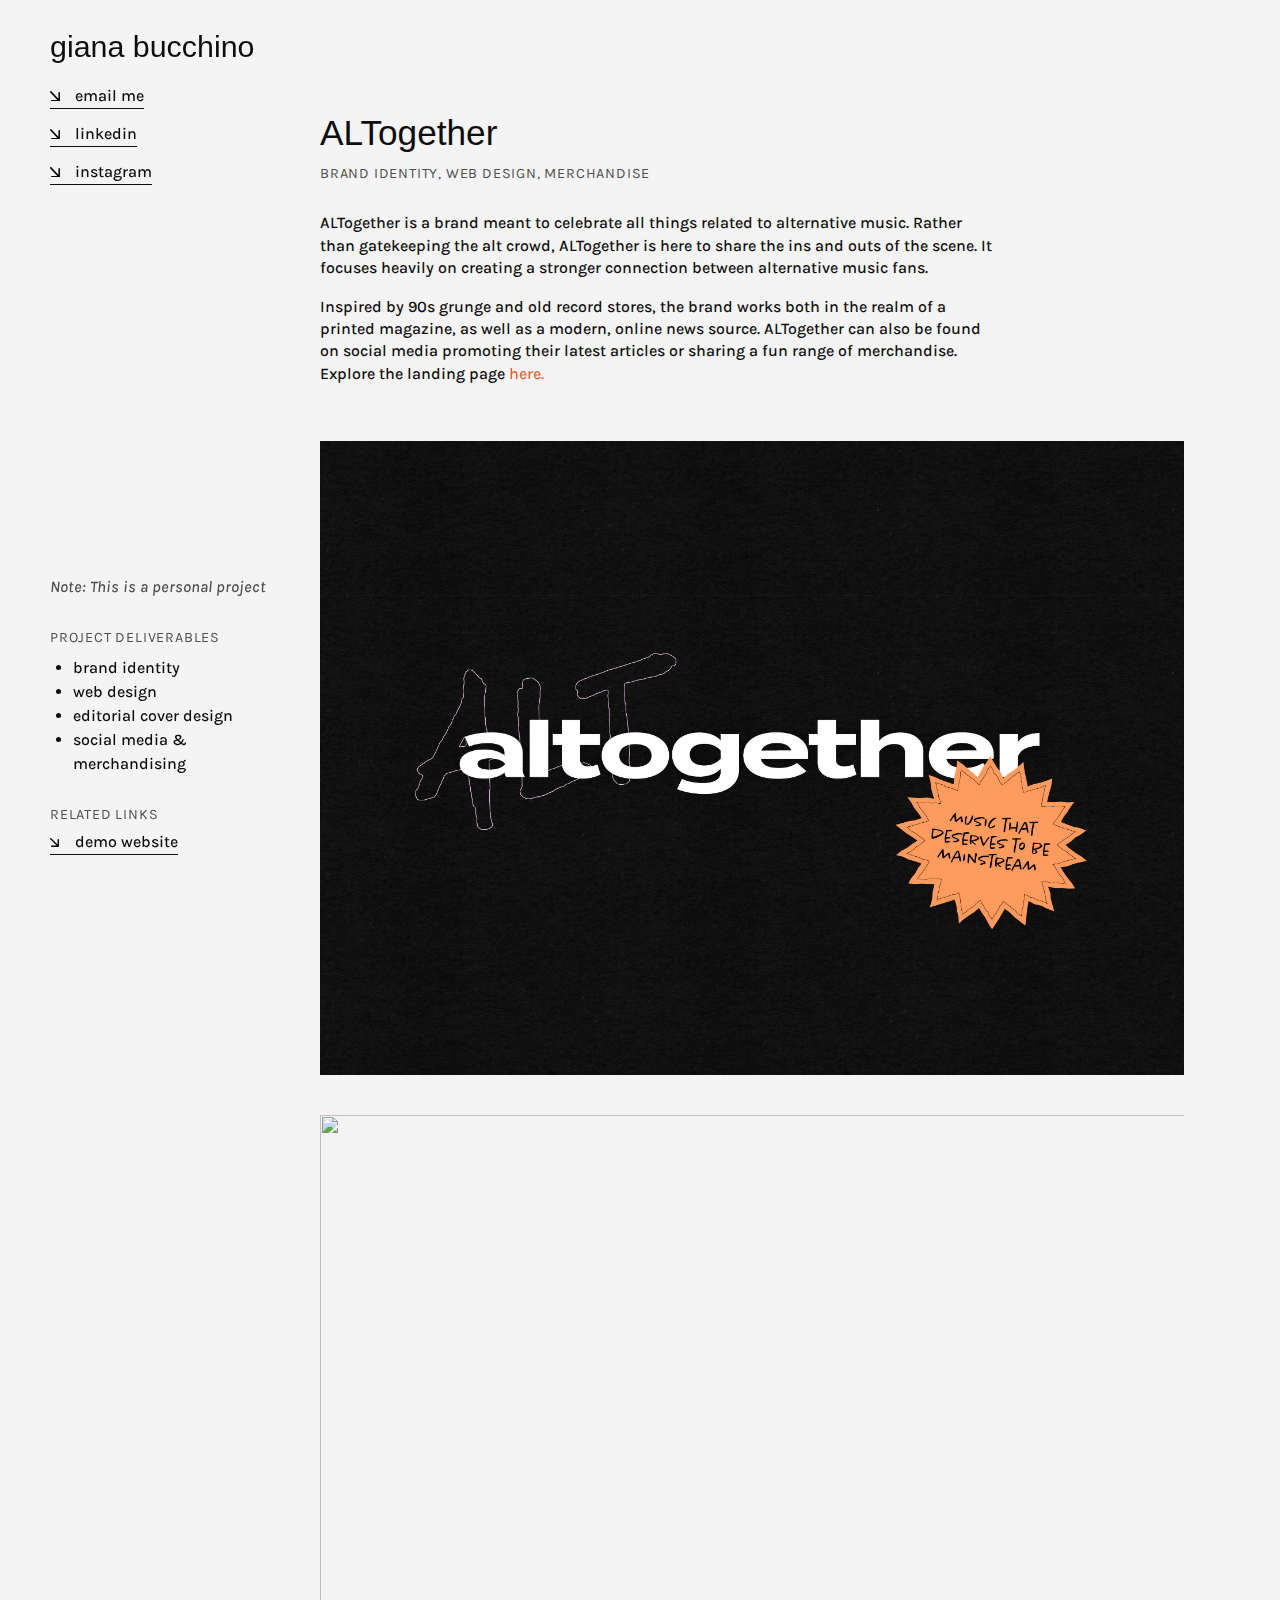
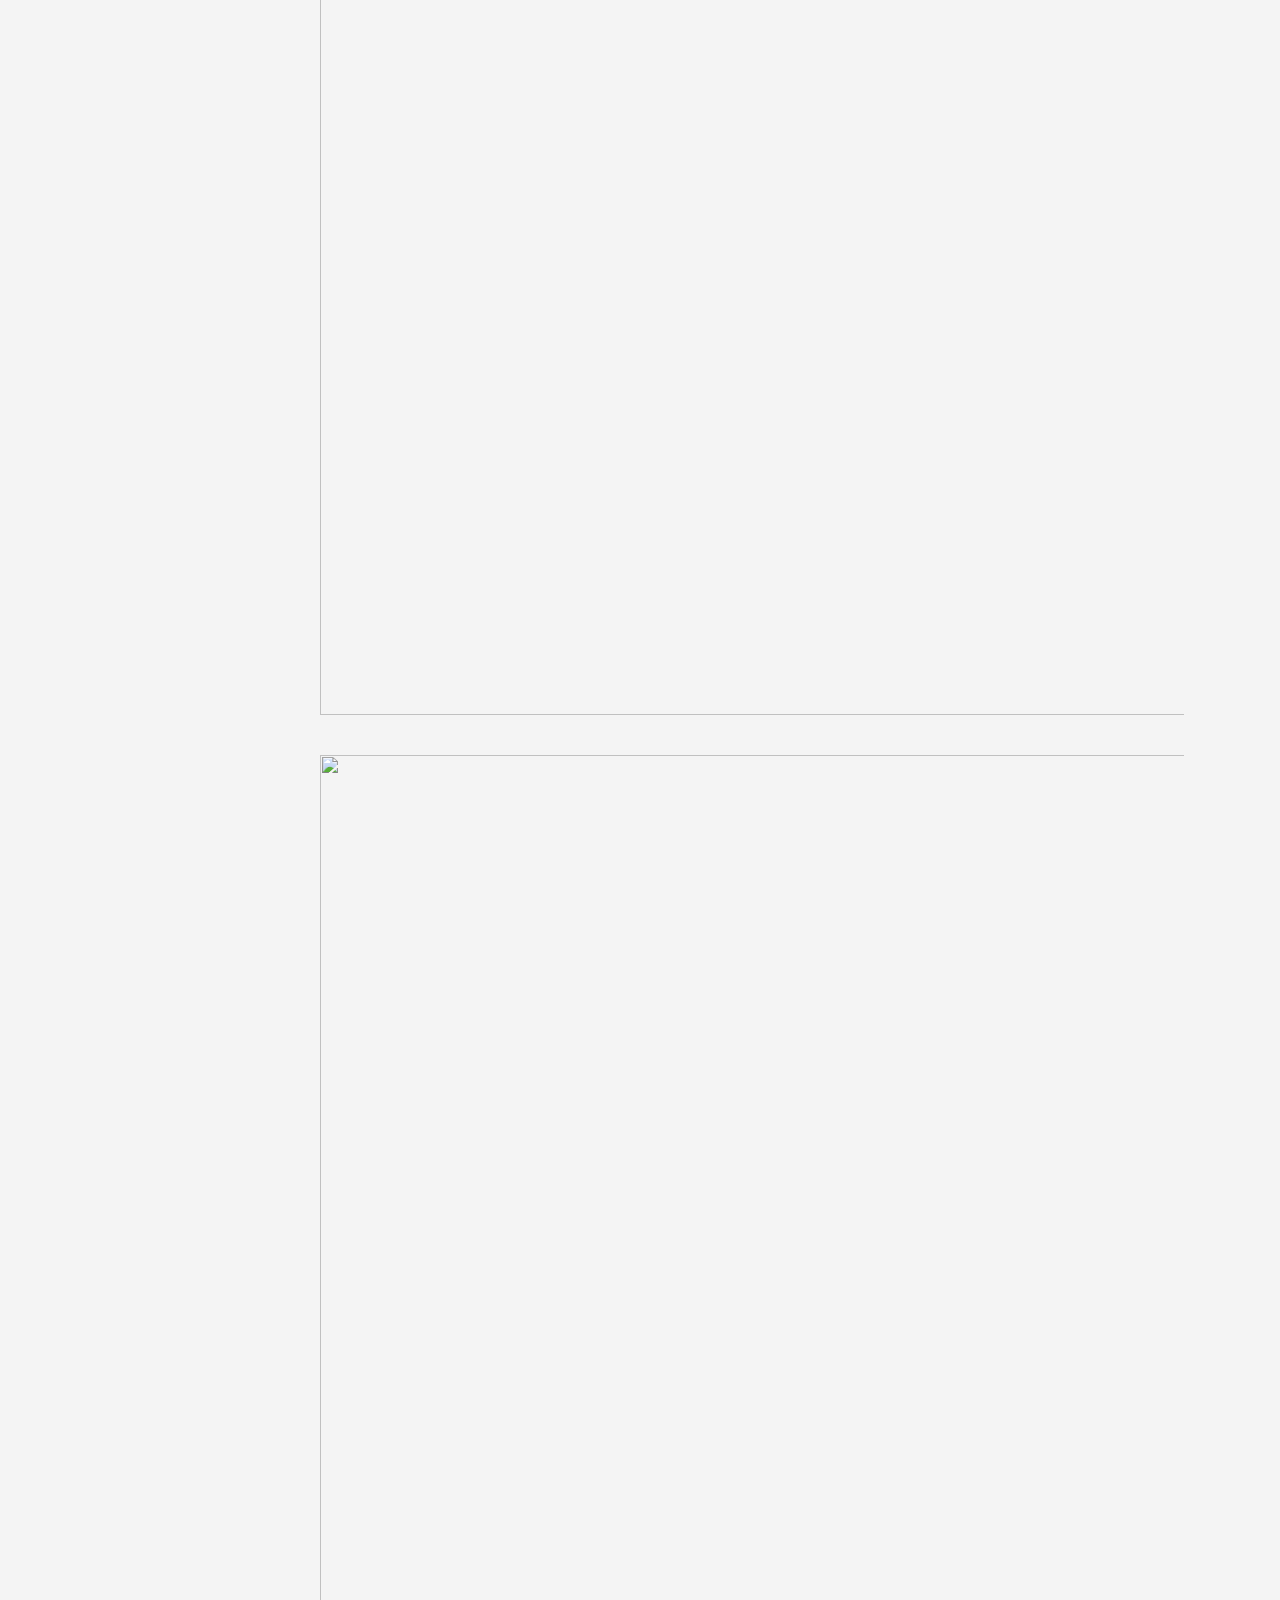
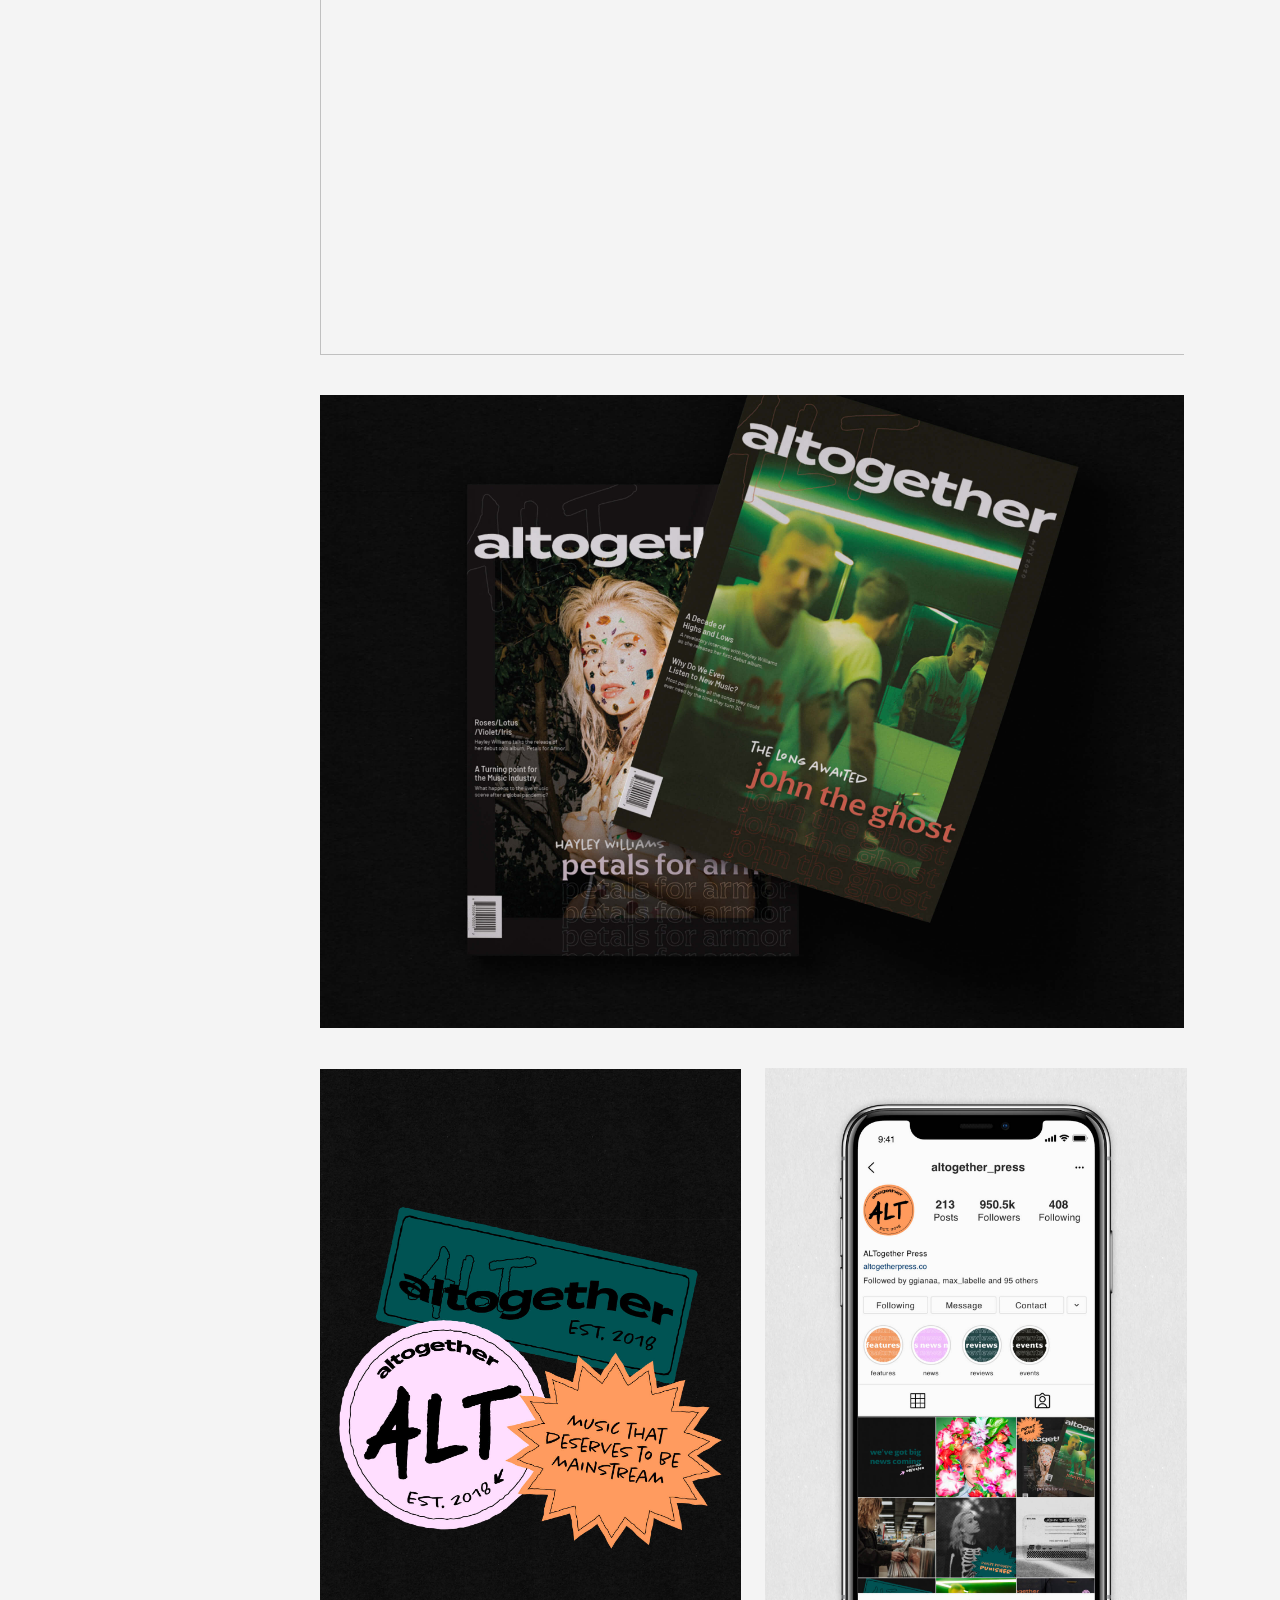
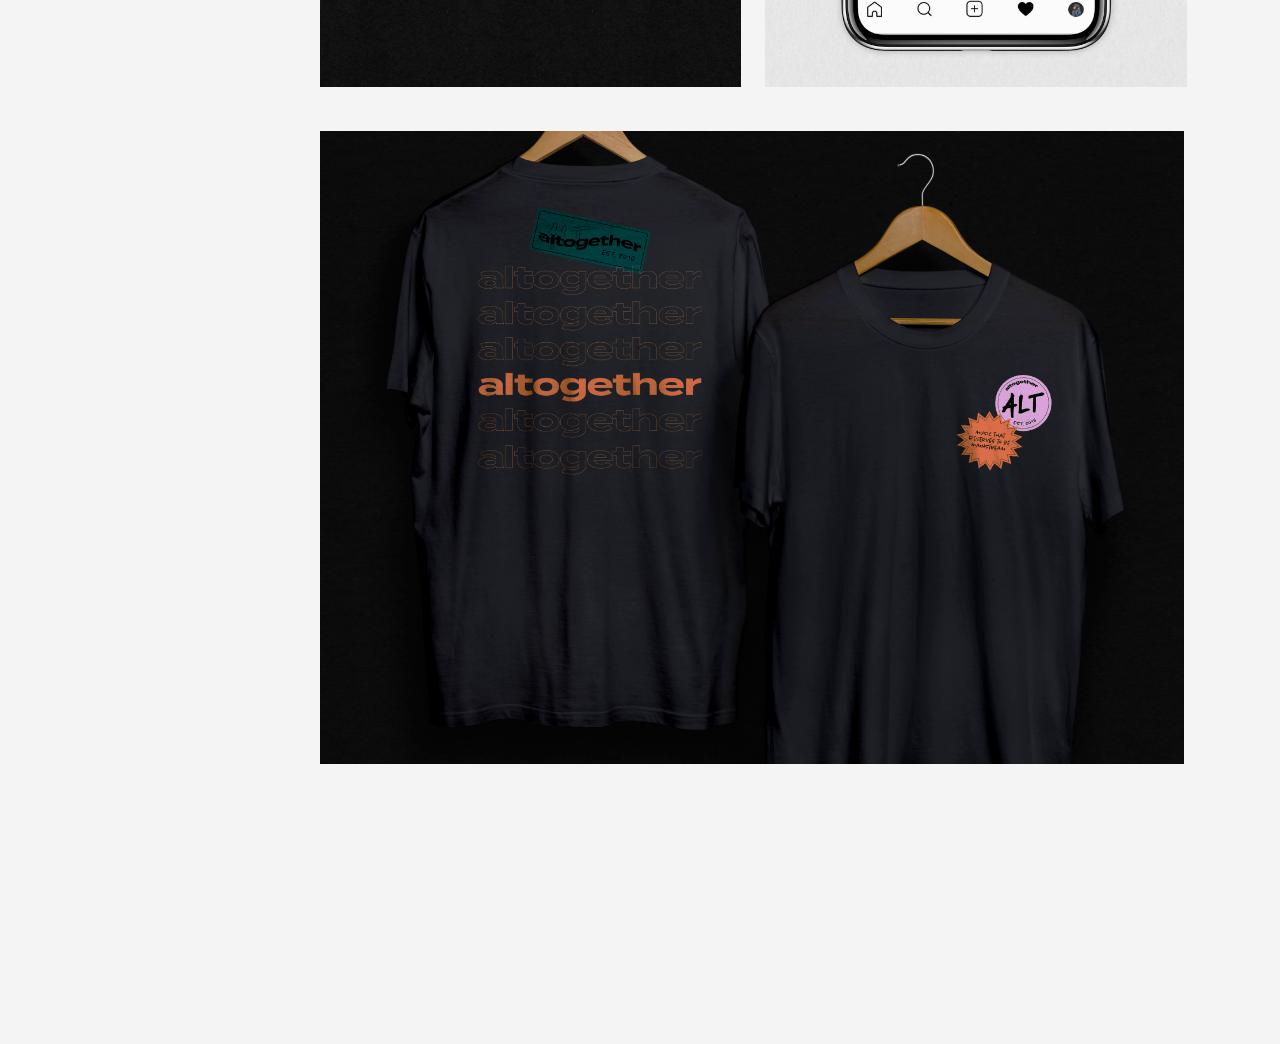
==== projects/altogether/altogether.html @ f371eb36 "Viewport Update" ====
<html>
    <head>
<!-- meta data-->
        <meta name="viewport" content="width=device-width, initial-scale=1">
        <meta name="description" content="View Giana's ALTogether Portfolio Project - ALTogether is a brand meant to celebrate all things related to alternative music...">
        <meta name="author" content="Giana Bucchino">
        <title>ALTogether | Giana Bucchino</title>
        <link rel="icon" type="image/png" href="../../images/home/favicon.png">
        <link rel="apple-touch-icon" href="../../images/home/favicon.png">
        
<!--   links   -->
        <link rel="stylesheet" href="https://use.typekit.net/bwo5vbe.css">
        <link href="https://fonts.googleapis.com/css?family=Karla&display=swap" rel="stylesheet">
        <link rel="stylesheet" href="../../css/styles.css">
        <link rel="stylesheet" href="../../css/projects.css">
        <script src="../../js/main.js"></script>
        <script src="https://ajax.googleapis.com/ajax/libs/jquery/3.5.1/jquery.min.js"></script>
        <script src="../../js/main.js"></script>
        <script src="../../js/menu.js"></script>
        
<!-- pintertest -->
        <meta name="pinterest" content="nopin" description="Sorry, you can't save from my website!">
        
<!-- facebook -->
        <meta property="og:title" content="ALTogether | Giana Bucchino">
        <meta property="og:description" content="Giana Bucchino is a designer based in Boston, Massachusetts with a focus on UX & UI design...">
        <meta property="og:url" content="http://http://gbucchino.com/index.html">
        
<!-- twitter -->
        <meta name="twitter:title" content="ALTogether | Giana Bucchino">
        <meta name="twitter:description" content="Giana Bucchino is a designer based in Boston, Massachusetts with a focus on UX & UI design...">
    </head>
    
    
    <body>
        <div class="main-content">
        <a href="#" class="menu-toggle"><img class="toggle" src="../../images/home/menu.svg"></a>
        <section class="sidebar">
        <nav>
            <div class="name">
            <a href="../../index.html" class="home"><h1>giana bucchino</h1></a>
            </div>
            </nav>
            <section class="hamburger">
            <a href="#" class="menu-toggle"><img class="toggle" id="close" src="../../images/home/x.svg"></a>
            <div class="contact-links">
                <div class="email-value"><input type="text" value="glbucchino@gmail.com" id="myInput"></div>
                <a class="arrow-link" onclick="copyEmail()">email me</a>
                <a class="arrow-link" href="https://www.linkedin.com/in/glbucchino/" target="_blank">linkedin</a>
                <a class="arrow-link" href="https://www.instagram.com/ggianaa" target="_blank">instagram</a>
                </div>
            <div class="fullcredit">
            <div class="credits">
                <p><span class="credit-title">Note: This is a personal project</span></p>
                <h3>PROJECT DELIVERABLES</h3>
                <ul>
                    <li>brand identity</li>
                    <li>web design</li>
                    <li>editorial cover design</li>
                    <li>social media &amp; merchandising</li>
                </ul>
                
            <h3>RELATED LINKS</h3>
            <a class="arrow-link" href="http://altogether.superhi.com" target="_blank">demo website</a>
            </div>
            </div>
            </section>
        </section>
        

        <section class="case-study">
            <h2>ALTogether</h2>
            <h3>BRAND IDENTITY, WEB DESIGN, MERCHANDISE</h3>
            <p>ALTogether is a brand meant to celebrate all things related to alternative music. Rather than gatekeeping the alt crowd, ALTogether is here to share the ins and outs of the scene. It focuses heavily on creating a stronger connection between alternative music fans.</p>
            <p>Inspired by 90s grunge and old record stores, the brand works both in the realm of a printed magazine, as well as a modern, online news source. ALTogether can also be found on social media promoting their latest articles or sharing a fun range of merchandise. Explore the landing page <a class="inline-link" href="http://altogether.superhi.com" target="_blank">here.</a></p>
            <img src="../../images/altogether/ALTogether_Brand.jpg" class="full-width">
            <img src="../../images/altogether/ALTogether_Homepage.gif" class="full-width GIF">
            <img src="../../images/altogether/ALTogether_ArticlePage.gif" class="full-width GIF">
            <img src="../../images/altogether/ALTogether_Magazine.jpg" class="full-width">
            <img src="../../images/altogether/ALTogether_Stickers_2.jpg" class="half-width">
            <img src="../../images/altogether/ALTogether_SocialMock.jpg" class="half-width">
            <img src="../../images/altogether/ALTogether_Tshirt.jpg" class="full-width">
        </section>
        </div>
        
        <footer class="next-project">
            <div><h3>NEXT UP</h3>
            <a href="../bostoncalling/bostoncalling-2019.html"><h2 class="next-link">boston calling</h2></a>
            </div>
        </footer>
    </body>
</html>
---- css/styles.css ----
/* full site */

body {
    font-family: 'Karla', sans-serif;
    font-weight: 500;
    font-style: normal;
    background-color: #F4F4F4;
    color: #0F0E0E;
    margin: 0;
    -webkit-font-smoothing: antialiased;
}

.main-content {
/*    min-height: 150vh;*/
    z-index: 1;
    background-color: #F4F4F4;
    width: 100%;
}

.container {
    max-width: 1300px;
    margin: 0 auto;
}



/* header and contact links */

header nav {
    position: relative;
    float: right;
    padding-top: 2em;
}

a {
    position: relative;
    text-decoration: none;
    color: #0F0E0E;
    border-bottom: 1px solid #0F0E0E;
    transition: color 0.2s;
}

a.arrow-link {
    width: max-content;
    display: block;
    padding-bottom: 3px;
    margin-right: 35px;
    margin-bottom: 15px;
}

a.inline-link {
    display: inline-block;
    margin-bottom: 0;
    border-bottom: none;
    color: #EA612E;
}

a.inline-link:hover {
    border-bottom: none;
    text-decoration: underline;
}

a.arrow-link::before {
    display: inline-block;
    content: " ";
    background-image:url(../images/home/arrow.svg);
    background-size: contain;
    background-repeat: no-repeat;
    height: 9.5px;
    width: 9.5px;
    padding-right: 15px;
}

a.arrow-link:hover::before {
    background-image:url(../images/home/arrow_blue.svg);
}

a:hover {
    color:#EA612E;
    border-bottom: 1px solid #EA612E;
}

.project-div:hover {
    color: #0F0E0E;
}

input {
    color: transparent;
    background-color: transparent;
    border: none;
    -webkit-touch-callout: none;
    -webkit-user-select: none;
    -moz-user-select: none;
    -ms-user-select: none;
    user-select: none;
    pointer-events: none;
    font-size: 1px;
}

input:focus {
  outline: none;
}

input::selection {
    background: #F4F4F4;
}

/* introduction section */


h1 {
    font-family: campaign, sans-serif;
    font-size: 4.5rem;
    text-align: center;
}


h1 .outline {
    color: #000;
    -webkit-text-fill-color: #F4F4F4;
    -webkit-text-stroke: 0.5px #000;
    paint-order: fill stroke;
}

@keyframes fade {
    0% {
        opacity: 0;
        transform: translate(0, 30px);
    }
    100% {
        opacity: 1;
        transform: translate(0, 0);
    }
}

h1, 
nav a, 
div.scroll-CTA {
    animation: fade 1s ease both;
}

h1 {
    animation-delay: 0.5s;
}

nav a {
    animation-delay: 0.8s;
}

div.scroll-CTA {
    animation-delay: 1.5s;
}

.intro {
    padding-top: 30vh;
    padding: 30vh 20px 0 20px;
}

.hero {
    height: 100%;
}


/* Scroll Down CTA & Mouse Animation */

.scroll-CTA {
    opacity: 0.8;
    position: absolute;
    bottom: 3em;
    left: 0;
    right: 0;
    margin: auto;
}


.hero p {
    font-size: 14px;
    color:#505050;
    text-align: center;
}

.scroll {
    width :10px;
    height: 10px;
    margin: auto;
    padding-left: 5px;
    animation-name: bounce;
    animation-duration: 2s;
    animation-iteration-count: infinite;
    animation-delay: 3s;
}

.scroller {
    border: solid #505050;
    border-width: 0 2px 2px 0;
    display: inline-block;
    padding: 4px;
}

.scroller {
    transform: rotate(45deg);
    -webkit-transform: rotate(45deg);
}

@keyframes bounce {
  0%, 20%, 50%, 80%, 100% {
    transform: translateY(0);
  }
  40% {
    transform: translateY(-8px);
  }
  60% {
    transform: translateY(-5px);
  }
}


/* projects section */


.projects .container {
    display: flex;
    flex-wrap: wrap;
}

.projects {
    margin-bottom: 480px;
    padding-bottom: 6em;
}

.project {
    position: relative;
    margin: 30px auto;
    padding: 20px;
}

.project-image {
    width: 28em;
    height: 34em;
    background-position: center;
    background-size: 110%;
    transition: background-size .5s;
}

.project:hover .project-image {
    background-size: 120%, 120%;
}

div.boston-calling {
    background-image: url(../images/home/BostonCalling_Homepage.jpg);
}

div.greendot {
    background-image: url(../images/home/GreenDot_Homepage.jpg);
}

div.in-the-moment {
    background-image: url(../images/home/InTheMoment_Homepage.jpg);
}

div.altogether {
    background-image: url(../images/home/ALTogether_Homepage.jpg);
}

.project-title {
    margin-top: 30px;
}

h3 {
    color: #505050;
    font-size: 0.9rem;
    font-weight: 400;
    letter-spacing: 0.05rem;
}

h2 {
    font-family: campaign, sans-serif;
    font-size: 2.2rem;
    font-weight: 400;
    line-height: 0.2;
}


/* about me section */


footer {
    position: fixed;
    bottom: 0;
    left: 0;
    width: 100%;
    z-index: -1;
}

footer.about-me {
    background-color: #0F0E0E;
    color: #F4F4F4;
    font-size: 1rem;
    padding: 50px 0;
}

.about-me .container {
    max-width: 800px;
    overflow: hidden;
}

.about-me img {
    width: 330px;
    height: auto;
    float: left;
    margin-right: 30px;
    border-radius: 100%;
}

.about-me .blurb {
    width: 50%;
    float: right;
}

.blurb h2 {
    line-height: 0.2;
}

.blurb p {
    font-weight: 200;
    line-height: 1.4;
}

.blurb a {
    color: #EA612E;
    border-bottom: 1px solid #EA612E;   
}

.blurb a::before {
    background-image:url(../images/home/arrow_blue.svg);
}


.blurb a:hover {
    color: #FF9972;
    border-bottom: 1px solid #FF9972;
}

.blurb a:hover::before {
    background-image:url(../images/home/arrow_light-blue.svg);
}






/* media queries */
@media (max-width: 1215px) {
   
    h1 {
    font-size: 5.75vw;
}
    
    
}


@media (max-width: 850px) {
   
h1 {
    font-size: 7vw;
}
    
    .intro {
        padding: 30vh 40px 0 40px;
    }
    
.projects {
    margin-bottom: 750px;
    padding-bottom: 6em;
}

.about-me img {
    display: block;
    width: 230px;
    float: none;
    margin: 0px auto;
}

.about-me .blurb {
    width: 65%;
    float: none;
    margin: 0px auto;
}
    
    
}


@media (max-width: 580px) {
    h1 {
        font-size: 2.75rem;
    }
    
    .intro {
        padding: 23vh 60px 0 60px;
    }
}
---- css/projects.css ----
/* project pages */

body {
    -webkit-font-smoothing: antialiased;
}

a.home {
    border-bottom: none;
    padding-bottom: 0;
}

a.home::before {
    display: none;
}

.main-content {
    display: flex;
    flex-direction: row;
    min-height: 200vh;
    margin-bottom: 200px;
    z-index: 1;
    background-color: #F4F4F4;
}

.menu-toggle {
    display: none;
}

h1, 
nav a, 
div.scroll-CTA {
    animation: none;
}

.fixedElement {
    background-color: #F4F4F4;
    position:fixed;
    top: 0;
    width: 100%;
    padding-top: 50px;
    padding-left: 10px;
    z-index: 100;
    box-shadow: 10px 3px 9px rgba(17,17,26,0.09);
}

/* sidebar */

.sidebar {
    flex-direction: row;
    width: 25%;
    height: 100vh;
    position: sticky;
    position: -webkit-sticky;
    top: 0;
    padding: 10px 10px 10px 50px;
}

.sidebar h1 {
    font-size: 1.9rem;
    text-align: left;
    line-height: 2rem;
    font-weight: 200;
}

.credits {
    position: absolute;
    bottom: 50;
}

.credits h3 {
    margin-top: 30px;
}

.credits p {
    line-height: 1.5rem;
    margin-top: -5px;
}

.credits ul {
    margin-top: -5px;
    margin-left: -17px;
    line-height: 1.5rem;
}

.credits a {
    margin-top: -5px;
}

.credit-title {
    font-style: italic;
    color: #505050;
}

/* tabbed navigation for years*/

div.project-years {
    border-bottom: 1.5px solid #EA612E;
    padding-bottom: 5px;
    margin-bottom: 50px;
}

.project-years a {
    font-size: 18px;
    margin-right: 5px;
    padding: 5px 20px;
    border-bottom: none;
    color: #EA612E;
}

.project-years a.selected {
    background-color: #EA612E;
    color: #F4F4F4;
}

.project-years a.unselected {
    border: 1.5px solid #EA612E;
}

/* main case study content */

.case-study {
    width: 75%;
    flex-direction: row-reverse;
    margin-left: 50px;
    margin-top: 100px;
    margin-bottom: 80px;
}

.case-study h3 {
    margin-bottom: 30px;
}

h3.subtitle {
    font-size: 22px;
    font-weight: 700;
    color: #000000;
    margin-bottom: 15px;
}

.case-study p {
    width: 70%;
    max-width: 800px;
    line-height: 1.4;
}

img.full-width {
    max-width: 90%;
    margin-top: 40px;
}

img.half-width {
    max-width: 43.9%;
    margin-right: 20px;
    margin-top: 40px;
}

img.GIF {
    width: 1200px;
    margin-right: 20px;
    margin-top: 40px;
}

.subtitle {
    margin: 100px 0 0 0;
}

.middle {
    margin-top: 40px;
}


/* next project footer */


.next-project {
    position: fixed;
    bottom: 0;
    left: 0;
    width: 100%;
    z-index: -1;
    background-color: #0F0E0E;
    color: #F4F4F4;
    font-size: 1rem;
    padding: 30px 0;
}

.next-project div {
    max-width: 30%;
    float: right;
    margin-right: 13.5rem;
}

.next-project h3 {
    color: #F4F4F4;
}

h2.next-link {
    color: #F4F4F4;
    border-bottom: 1px solid #F4F4F4;
    padding-bottom: 30px;
    transition: color 0.2s;
}

h2.next-link:hover {
    color: #EA612E;
    border-bottom: 1px solid #EA612E;
}






/* media queries */
@media (max-width: 850px) {
    
   .main-content {
        display: block;
        margin-bottom: 200px;
        background-color: #F4F4F4;
        z-index: 1;
    }

    .sidebar {
        position: fixed;
        width: 50%;
        height: 80px;
        z-index: 3;
    }
    
    .hamburger {
        position: fixed;
        text-align: left;
        top: 0;
        right: 0;
        background-color: #F4F4F4;
        height: 100%;
        width: 230px;
        padding: 50px;
        box-shadow: 0px 4px 16px rgba(17,17,26,0.1), 0px 8px 32px rgba(17,17,26,0.05);
        transform: translateX(100%);
        transition: transform 0.5s ease;
        z-index: 5;
    }

    .open {
        transform: translateX(0);
    }
    
    .credits {
        position: fixed;
        text-align: left;
        bottom: 20%;
        left: 10%;
    }

    .contact-links {
        position: fixed;
        text-align: left;
        top: 100;
        right: 155;
    }
    
    div.name {
        position: fixed;
        width: 100%;
        background-color: #0F0E0E;
        top: 0;
        left: 0;
        z-index: 3;
    }
    
    .sidebar h1 {
        float: left;
        width: 50%;
    }
    
    a.home {
        width: 40%;
        left: 20;
        margin-bottom: 50px;
        transform: none;
        color: #F4F4F4;
}
    
    .menu-toggle {
        display: block;
        z-index: 4;
    }
    
    a.menu-toggle {
        border-bottom: none;
    }
    
     .menu-toggle img{
        position: fixed;
        top: 26;
        right: 40;
        width: 40px;
        height: 40px;
    }
    
    #close {
        right: 20;
        width: 30px;
        height: 30px;
    }
    
    div.project-years {
        z-index: 2;
    }

    .fixedElement {
        background-color: #F4F4F4;
        position: fixed;
        top: 0;
        left: 0;
        padding-top: 115px;
        padding-left: 20px;
        width: 100%;
}
    
    .case-study {
        width: 90%;
        margin: 200px auto;
        padding-left: 40px;
}
    
    .case-study p {
        width: 85%;
    }
    
    
    h3 {
        font-size: 13.5px;
}
    
    img.full-width {
        margin: 0 auto;
        padding-top: 40px;
    }
    
    img.half-width {
        max-width: 90%;
        margin: 0 auto;
        padding-top: 40px;
}


    .next-project div {
        max-width: 500px;
        float: left;
        margin-left: 20px;
}
    
    h2.next-link {
        font-size: 1.75rem;
        padding-bottom: 20px;
}

    
}
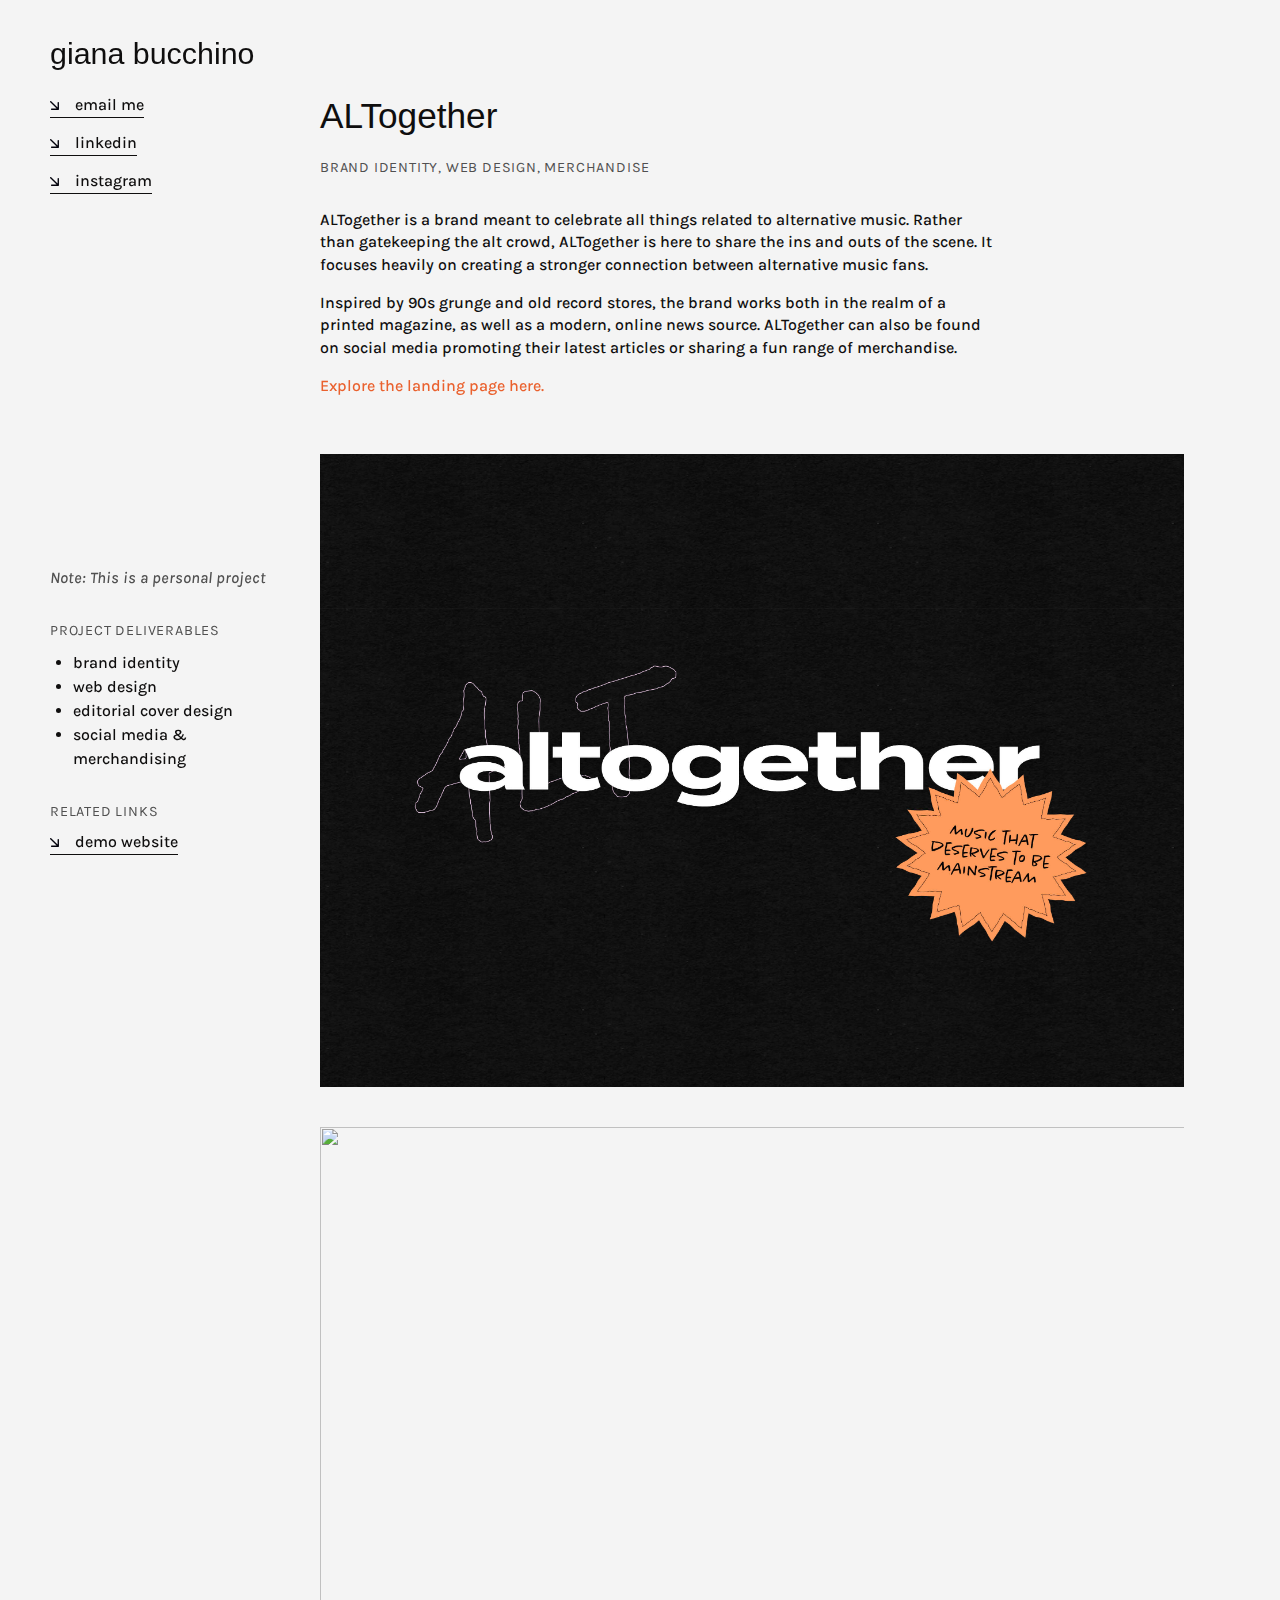
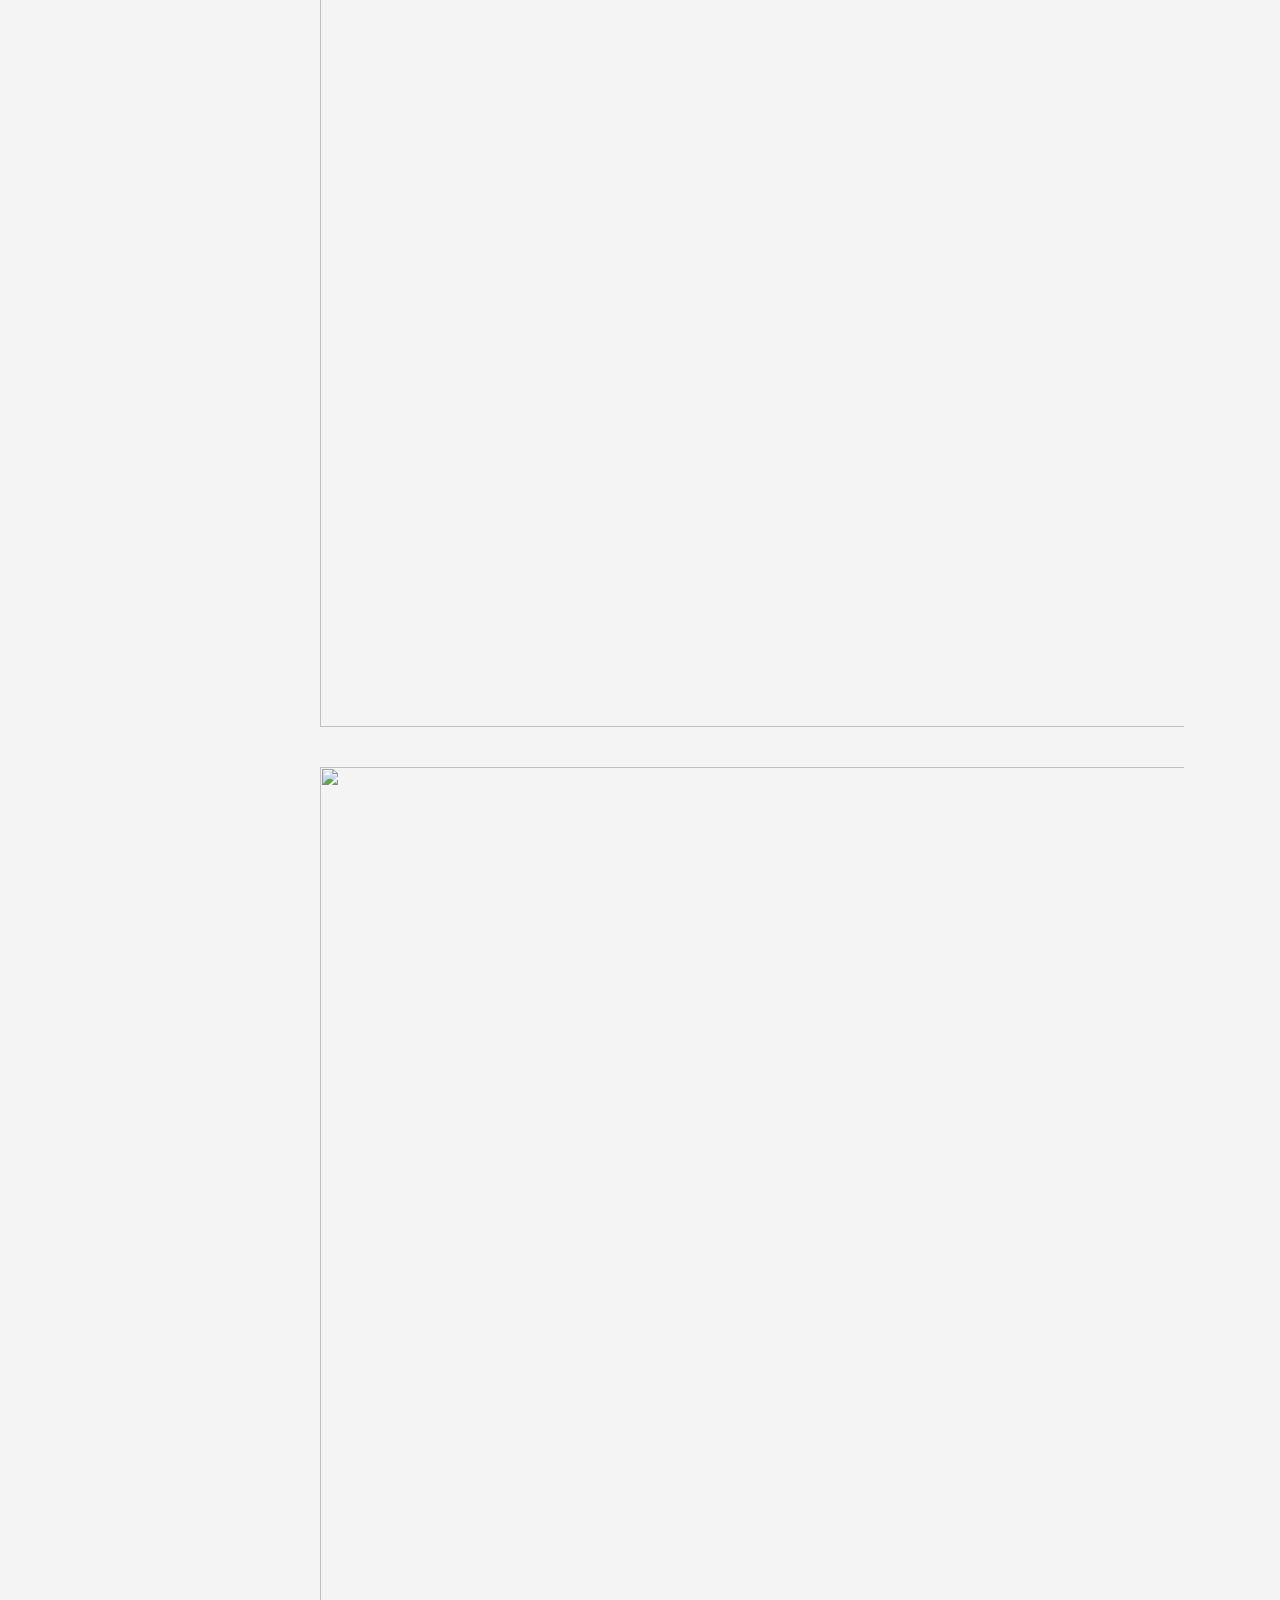
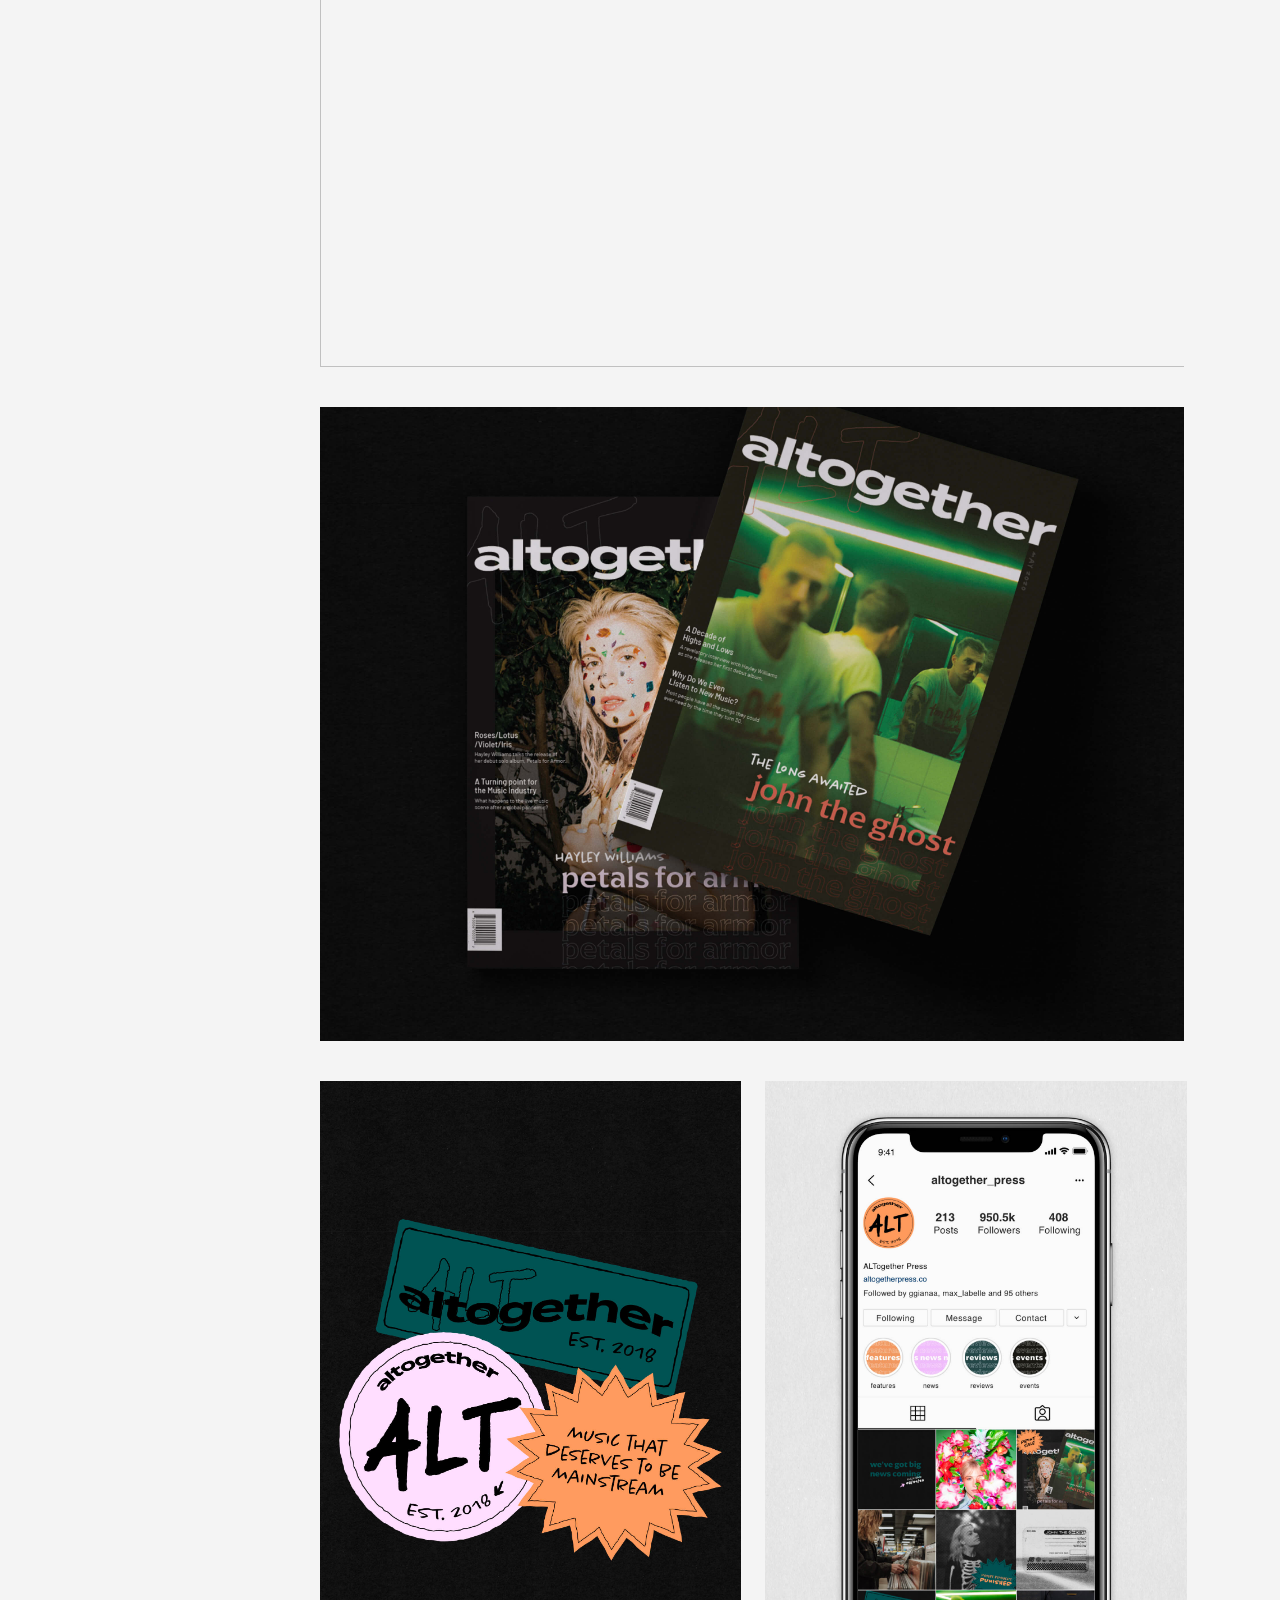
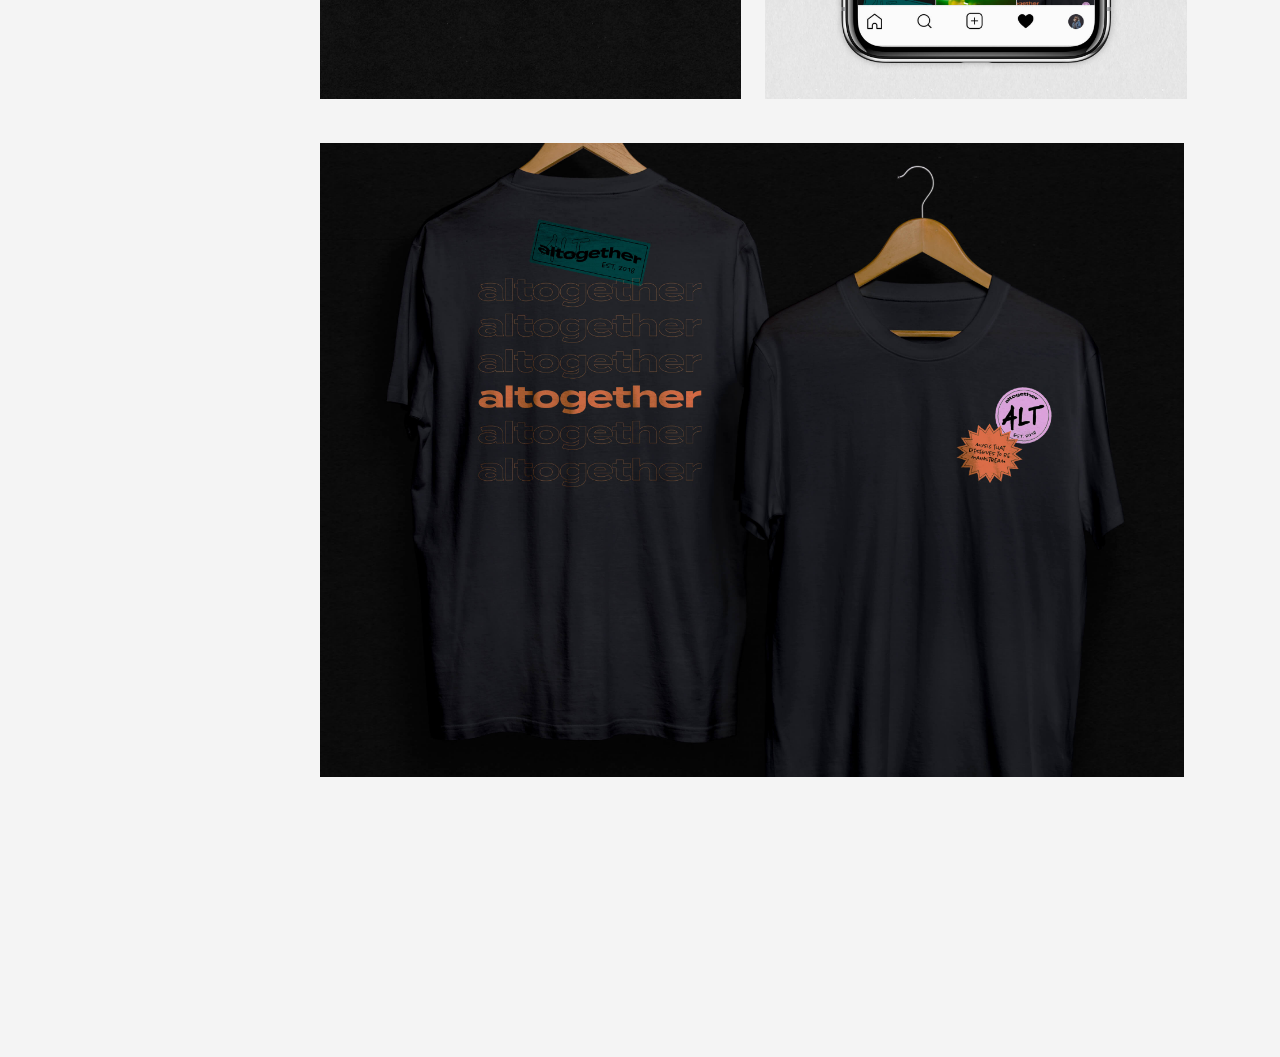
==== commit f900edb5: "Update altogether.html" ====
--- a/projects/altogether/altogether.html
+++ b/projects/altogether/altogether.html
@@ -2,6 +2,7 @@
     <head>
 <!-- meta data-->
         <meta name="viewport" content="width=device-width, initial-scale=1">
+        <meta charset="utf-8">
         <meta name="description" content="View Giana's ALTogether Portfolio Project - ALTogether is a brand meant to celebrate all things related to alternative music...">
         <meta name="author" content="Giana Bucchino">
         <title>ALTogether | Giana Bucchino</title>
@@ -72,7 +73,8 @@
             <h2>ALTogether</h2>
             <h3>BRAND IDENTITY, WEB DESIGN, MERCHANDISE</h3>
             <p>ALTogether is a brand meant to celebrate all things related to alternative music. Rather than gatekeeping the alt crowd, ALTogether is here to share the ins and outs of the scene. It focuses heavily on creating a stronger connection between alternative music fans.</p>
-            <p>Inspired by 90s grunge and old record stores, the brand works both in the realm of a printed magazine, as well as a modern, online news source. ALTogether can also be found on social media promoting their latest articles or sharing a fun range of merchandise. Explore the landing page <a class="inline-link" href="http://altogether.superhi.com" target="_blank">here.</a></p>
+            <p>Inspired by 90s grunge and old record stores, the brand works both in the realm of a printed magazine, as well as a modern, online news source. ALTogether can also be found on social media promoting their latest articles or sharing a fun range of merchandise.</p>
+            <p><a class="inline-link" href="http://altogether.superhi.com" target="_blank">Explore the landing page here.</a></p>
             <img src="../../images/altogether/ALTogether_Brand.jpg" class="full-width">
             <img src="../../images/altogether/ALTogether_Homepage.gif" class="full-width GIF">
             <img src="../../images/altogether/ALTogether_ArticlePage.gif" class="full-width GIF">
--- a/css/styles.css
+++ b/css/styles.css
@@ -221,22 +221,24 @@
 .projects .container {
     display: flex;
     flex-wrap: wrap;
-}
-
-.projects {
-    margin-bottom: 480px;
-    padding-bottom: 6em;
+    padding: 0 40px;
+}
+
+.projects .container {
+    padding-bottom: 100px;
+    margin: 0 auto 480px auto;
 }
 
 .project {
     position: relative;
     margin: 30px auto;
     padding: 20px;
+    width: 45%;
 }
 
 .project-image {
-    width: 28em;
-    height: 34em;
+    width: 500px;
+    height: 600px;
     background-position: center;
     background-size: 110%;
     transition: background-size .5s;
@@ -256,6 +258,7 @@
 
 div.in-the-moment {
     background-image: url(../images/home/InTheMoment_Homepage.jpg);
+    background-position: bottom;
 }
 
 div.altogether {
@@ -269,6 +272,7 @@
 h3 {
     color: #505050;
     font-size: 0.9rem;
+    line-height: 1.5;
     font-weight: 400;
     letter-spacing: 0.05rem;
 }
@@ -277,7 +281,8 @@
     font-family: campaign, sans-serif;
     font-size: 2.2rem;
     font-weight: 400;
-    line-height: 0.2;
+    line-height: 1.2;
+    margin: -5px 0 20px 0;
 }
 
 
@@ -318,7 +323,8 @@
 }
 
 .blurb h2 {
-    line-height: 0.2;
+    margin-bottom: -5px;
+    line-height: 1.2;
 }
 
 .blurb p {
@@ -354,33 +360,49 @@
 @media (max-width: 1215px) {
    
     h1 {
-    font-size: 5.75vw;
-}
-    
-    
-}
-
-
-@media (max-width: 850px) {
-   
-h1 {
-    font-size: 7vw;
-}
-    
-    .intro {
+    font-size: 6vw;
+}
+    
+    
+}
+
+
+@media (max-width: 1120px) {
+    
+.intro {
         padding: 30vh 40px 0 40px;
     }
     
-.projects {
-    margin-bottom: 750px;
-    padding-bottom: 6em;
+        h1 {
+            font-size: 5.5vw;
+}
+    
+.projects .container {
+    padding-bottom: 100px;
+    margin: 0 auto 650px auto;
+}
+    
+.project {
+        width: 90%;
+    }
+    
+.project-image {
+        width: 100%;
+        height: 600px;
+        background-size: cover;
+        background-repeat: no-repeat;
+    }
+    
+.project:hover .project-image {
+    background-size: cover;
 }
 
 .about-me img {
     display: block;
-    width: 230px;
+    width: 30%;
     float: none;
     margin: 0px auto;
+    padding-bottom: 20px;
 }
 
 .about-me .blurb {
@@ -395,10 +417,41 @@
 
 @media (max-width: 580px) {
     h1 {
-        font-size: 2.75rem;
-    }
-    
-    .intro {
-        padding: 23vh 60px 0 60px;
-    }
+        font-size: 30px;
+    }
+    
+.intro {
+        padding: 24vh 60px 0 60px;
+    }
+    
+    .projects .container {
+        padding-bottom: 100px;
+        margin: 0 auto 650px auto;
+}
+    
+.project-image {
+        width: 100%;
+        height: 400px;
+        background-size: cover;
+        background-repeat: no-repeat;
+    }
+    
+    .about-me img {
+        width: 40%;
+    }
+    
+.about-me .blurb {
+    width: 80%;
+    float: none;
+    margin: 0px auto;
+}
+}
+
+
+@media (max-width: 500px) {
+    .projects .container {
+        padding-bottom: 100px;
+        margin: 0 auto 720px auto;
+}
+    
 }--- a/css/projects.css
+++ b/css/projects.css
@@ -58,8 +58,9 @@
 .sidebar h1 {
     font-size: 1.9rem;
     text-align: left;
-    line-height: 2rem;
+    line-height: 1.2;
     font-weight: 200;
+    padding-top: 5px;
 }
 
 .credits {
@@ -216,7 +217,7 @@
     
    .main-content {
         display: block;
-        margin-bottom: 200px;
+        margin-bottom: 250px;
         background-color: #F4F4F4;
         z-index: 1;
     }
@@ -272,7 +273,9 @@
     
     .sidebar h1 {
         float: left;
-        width: 50%;
+        padding-left: 10px;
+        width: 60%;
+        font-size: 20px;
     }
     
     a.home {
@@ -294,7 +297,7 @@
     
      .menu-toggle img{
         position: fixed;
-        top: 26;
+        top: 18;
         right: 40;
         width: 40px;
         height: 40px;
@@ -315,7 +318,7 @@
         position: fixed;
         top: 0;
         left: 0;
-        padding-top: 115px;
+        padding-top: 110px;
         padding-left: 20px;
         width: 100%;
 }
@@ -323,7 +326,7 @@
     .case-study {
         width: 90%;
         margin: 200px auto;
-        padding-left: 40px;
+        padding-left: 20px;
 }
     
     .case-study p {
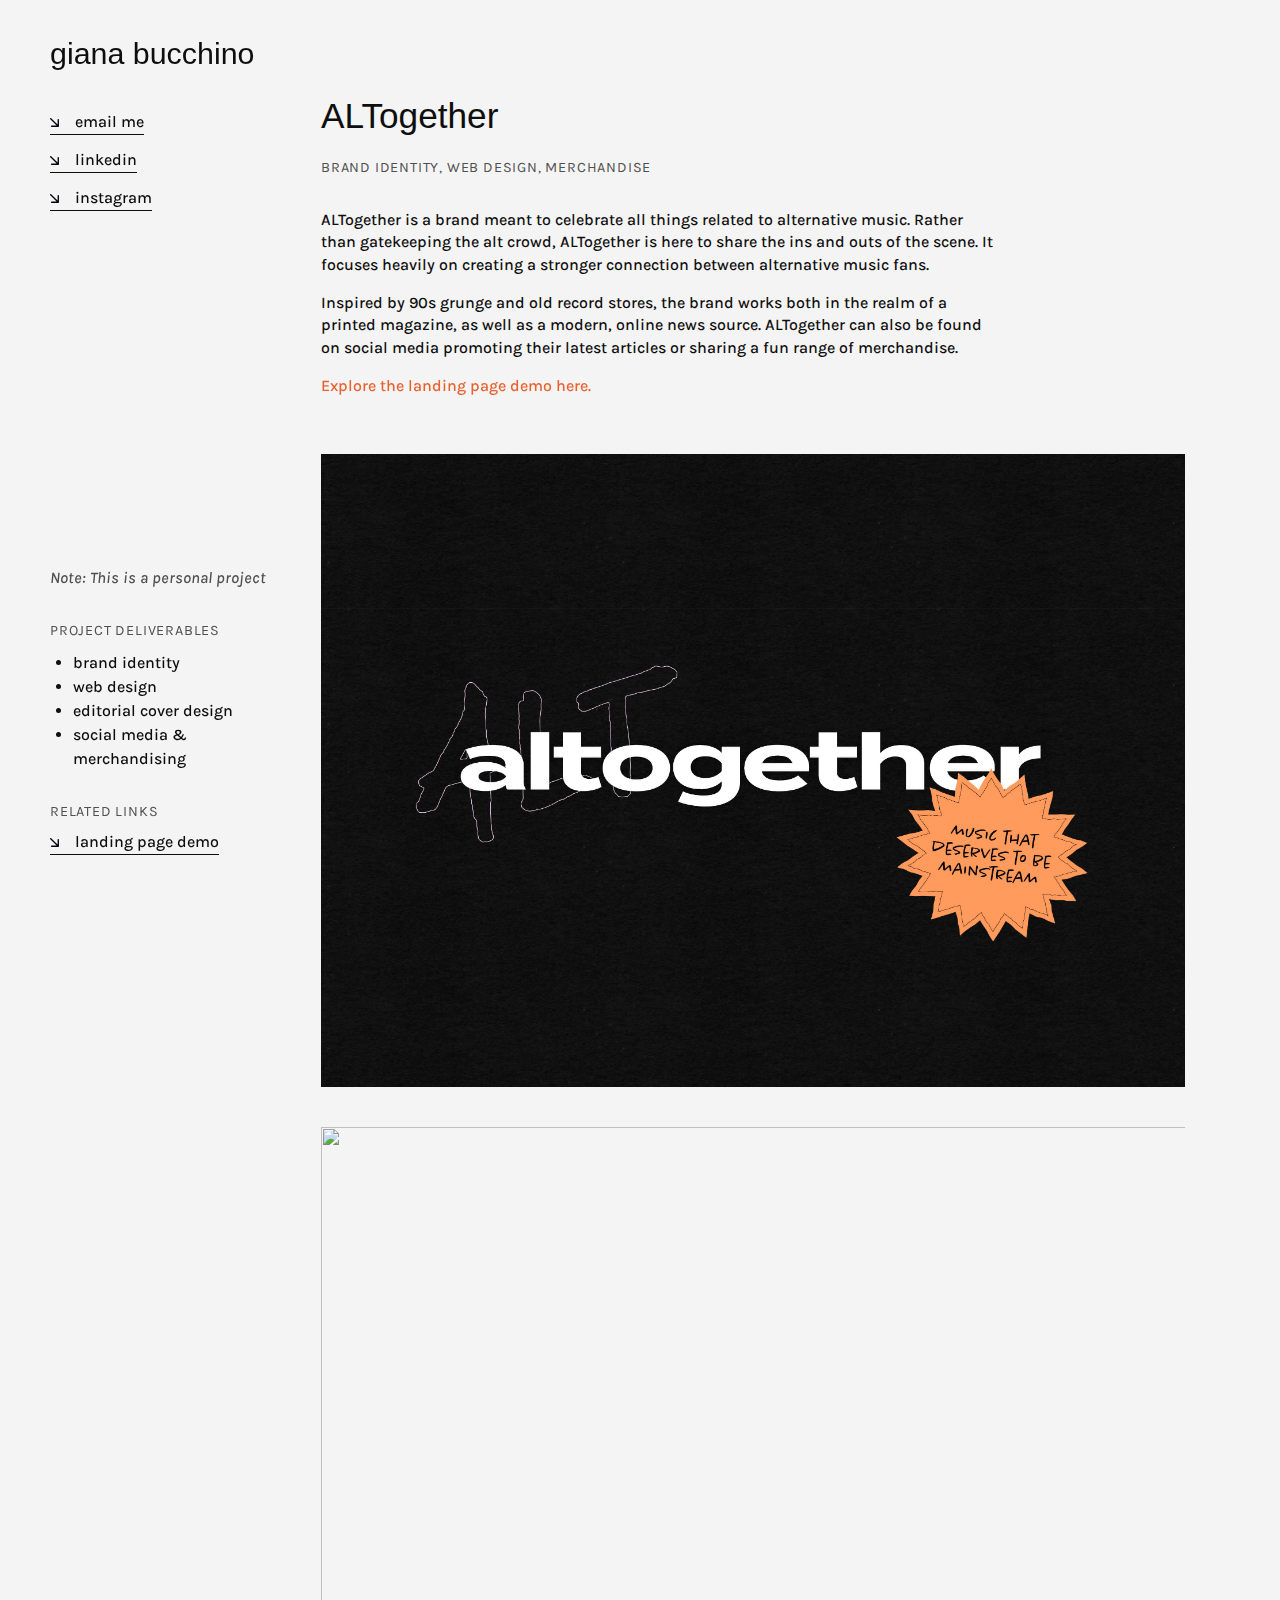
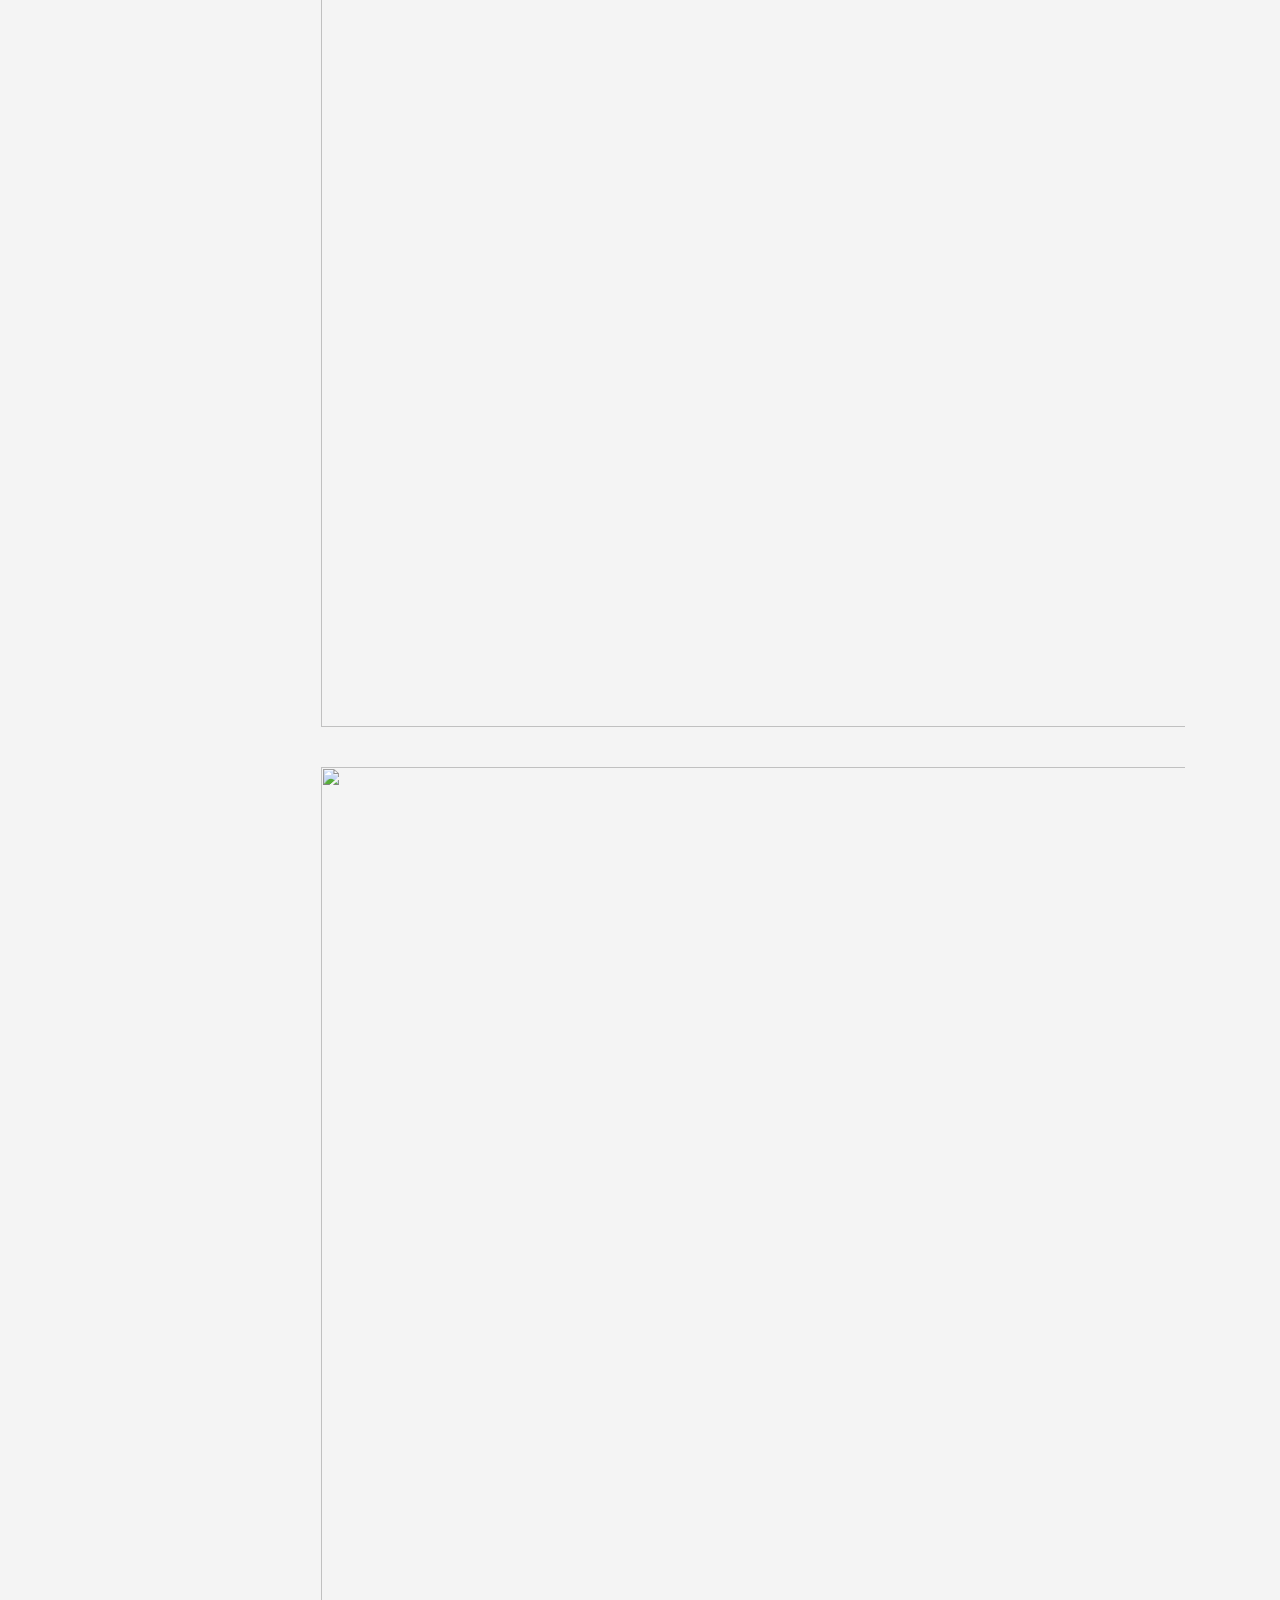
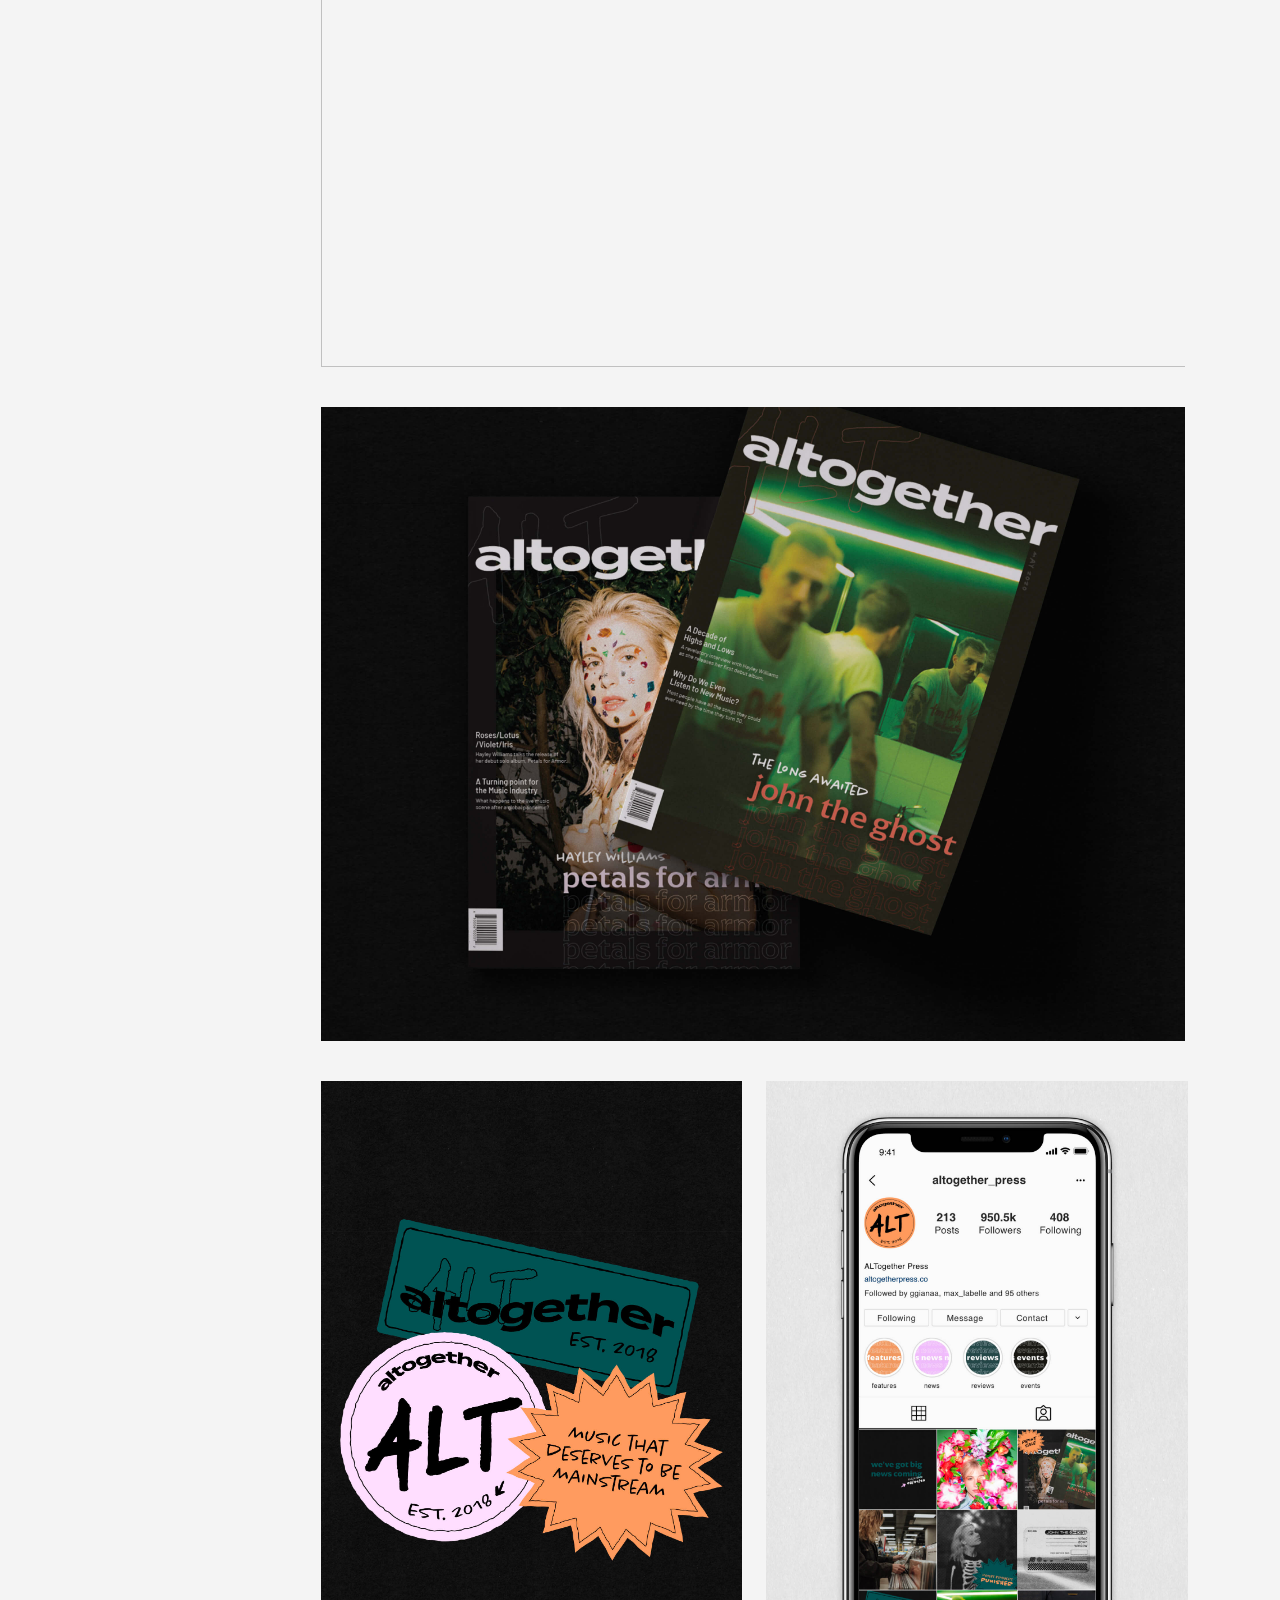
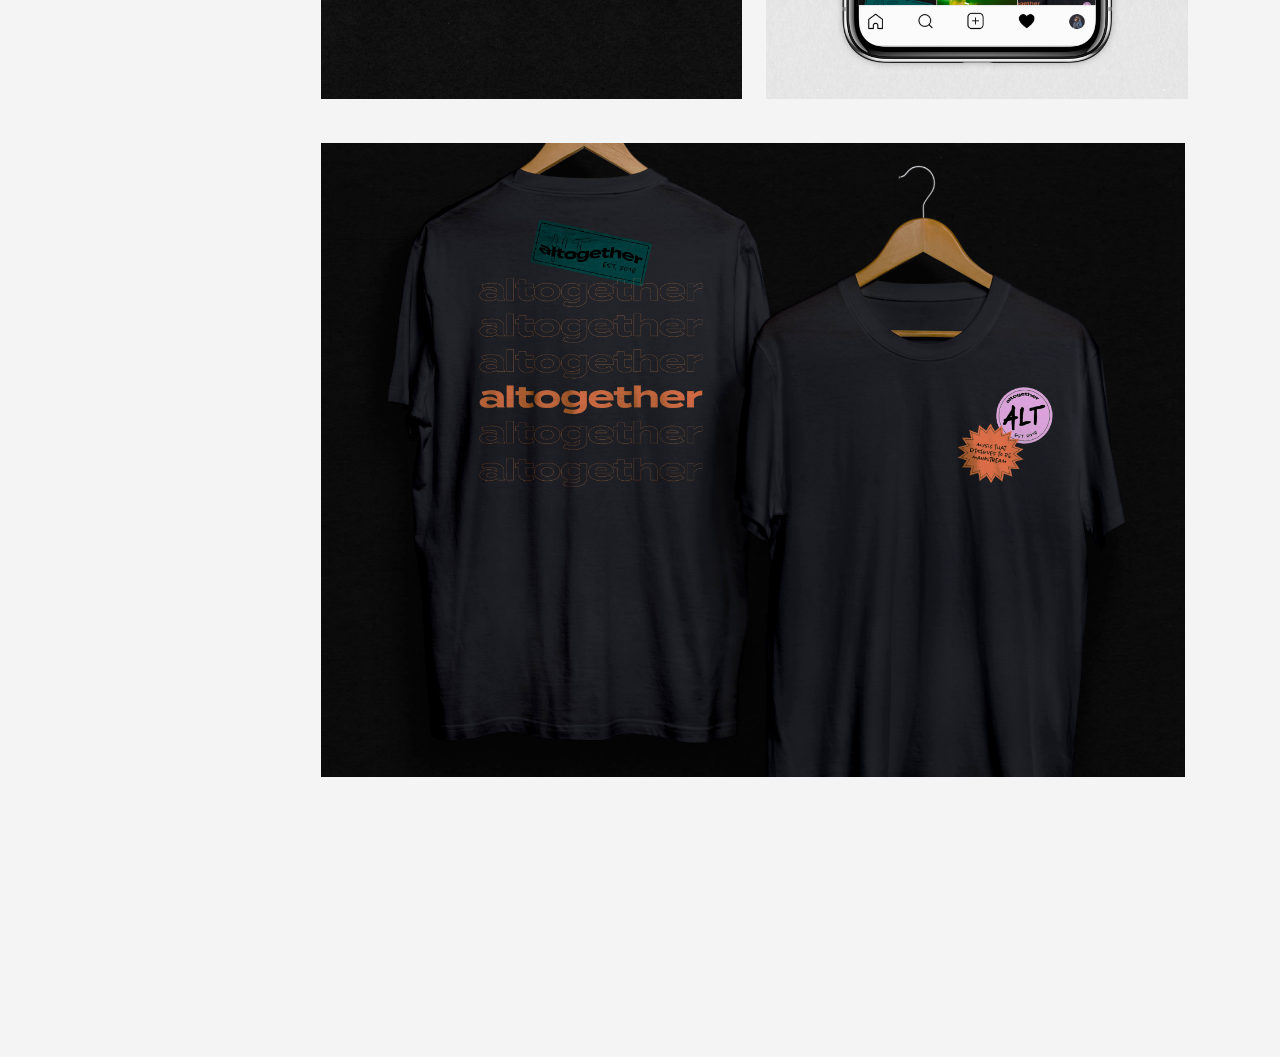
==== commit c35c0a1b: "Update altogether.html" ====
--- a/projects/altogether/altogether.html
+++ b/projects/altogether/altogether.html
@@ -62,7 +62,7 @@
                 </ul>
                 
             <h3>RELATED LINKS</h3>
-            <a class="arrow-link" href="http://altogether.superhi.com" target="_blank">demo website</a>
+            <a class="arrow-link" href="http://altogether.superhi.com" target="_blank">landing page demo</a>
             </div>
             </div>
             </section>
@@ -74,7 +74,7 @@
             <h3>BRAND IDENTITY, WEB DESIGN, MERCHANDISE</h3>
             <p>ALTogether is a brand meant to celebrate all things related to alternative music. Rather than gatekeeping the alt crowd, ALTogether is here to share the ins and outs of the scene. It focuses heavily on creating a stronger connection between alternative music fans.</p>
             <p>Inspired by 90s grunge and old record stores, the brand works both in the realm of a printed magazine, as well as a modern, online news source. ALTogether can also be found on social media promoting their latest articles or sharing a fun range of merchandise.</p>
-            <p><a class="inline-link" href="http://altogether.superhi.com" target="_blank">Explore the landing page here.</a></p>
+            <p><a class="inline-link" href="http://altogether.superhi.com" target="_blank">Explore the landing page demo here.</a></p>
             <img src="../../images/altogether/ALTogether_Brand.jpg" class="full-width">
             <img src="../../images/altogether/ALTogether_Homepage.gif" class="full-width GIF">
             <img src="../../images/altogether/ALTogether_ArticlePage.gif" class="full-width GIF">
--- a/css/styles.css
+++ b/css/styles.css
@@ -94,11 +94,12 @@
     -ms-user-select: none;
     user-select: none;
     pointer-events: none;
-    font-size: 1px;
+    font-size: 16px;
 }
 
 input:focus {
-  outline: none;
+    outline: none;
+    font-size: 16px;
 }
 
 input::selection {
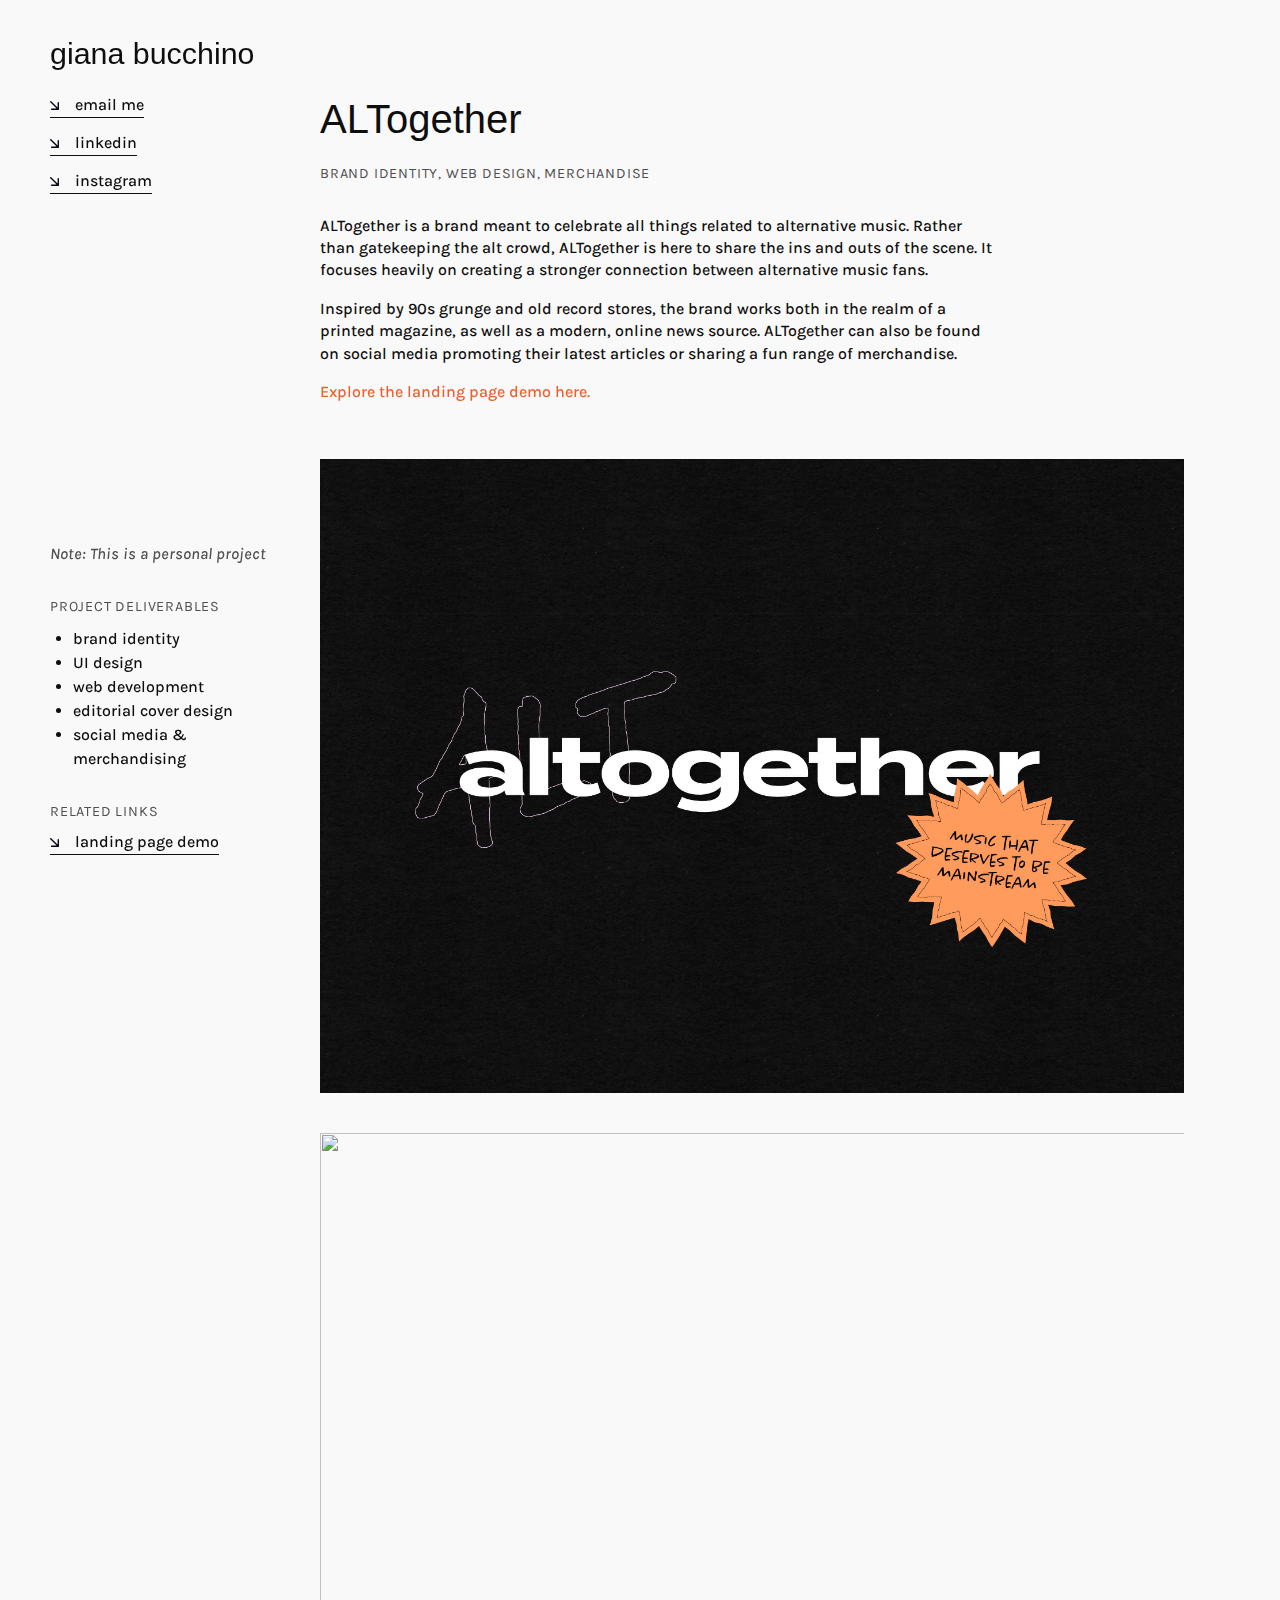
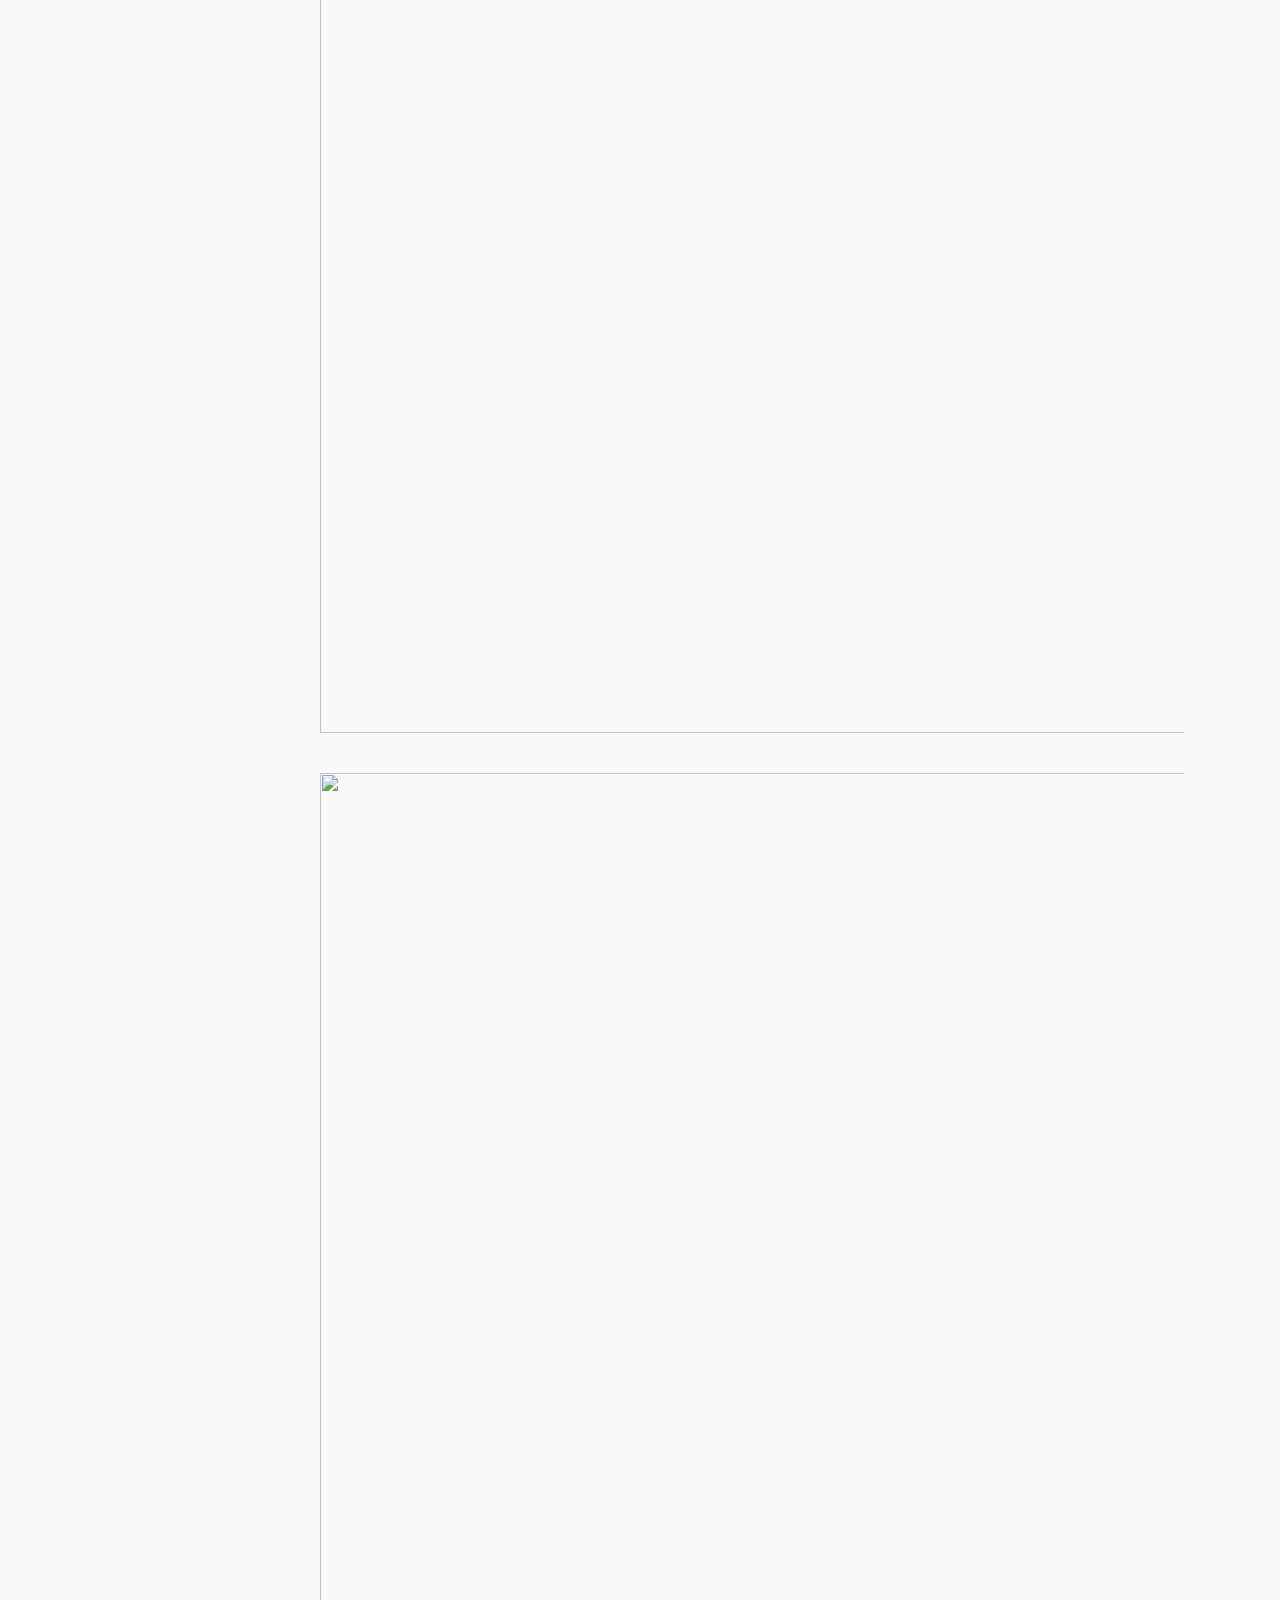
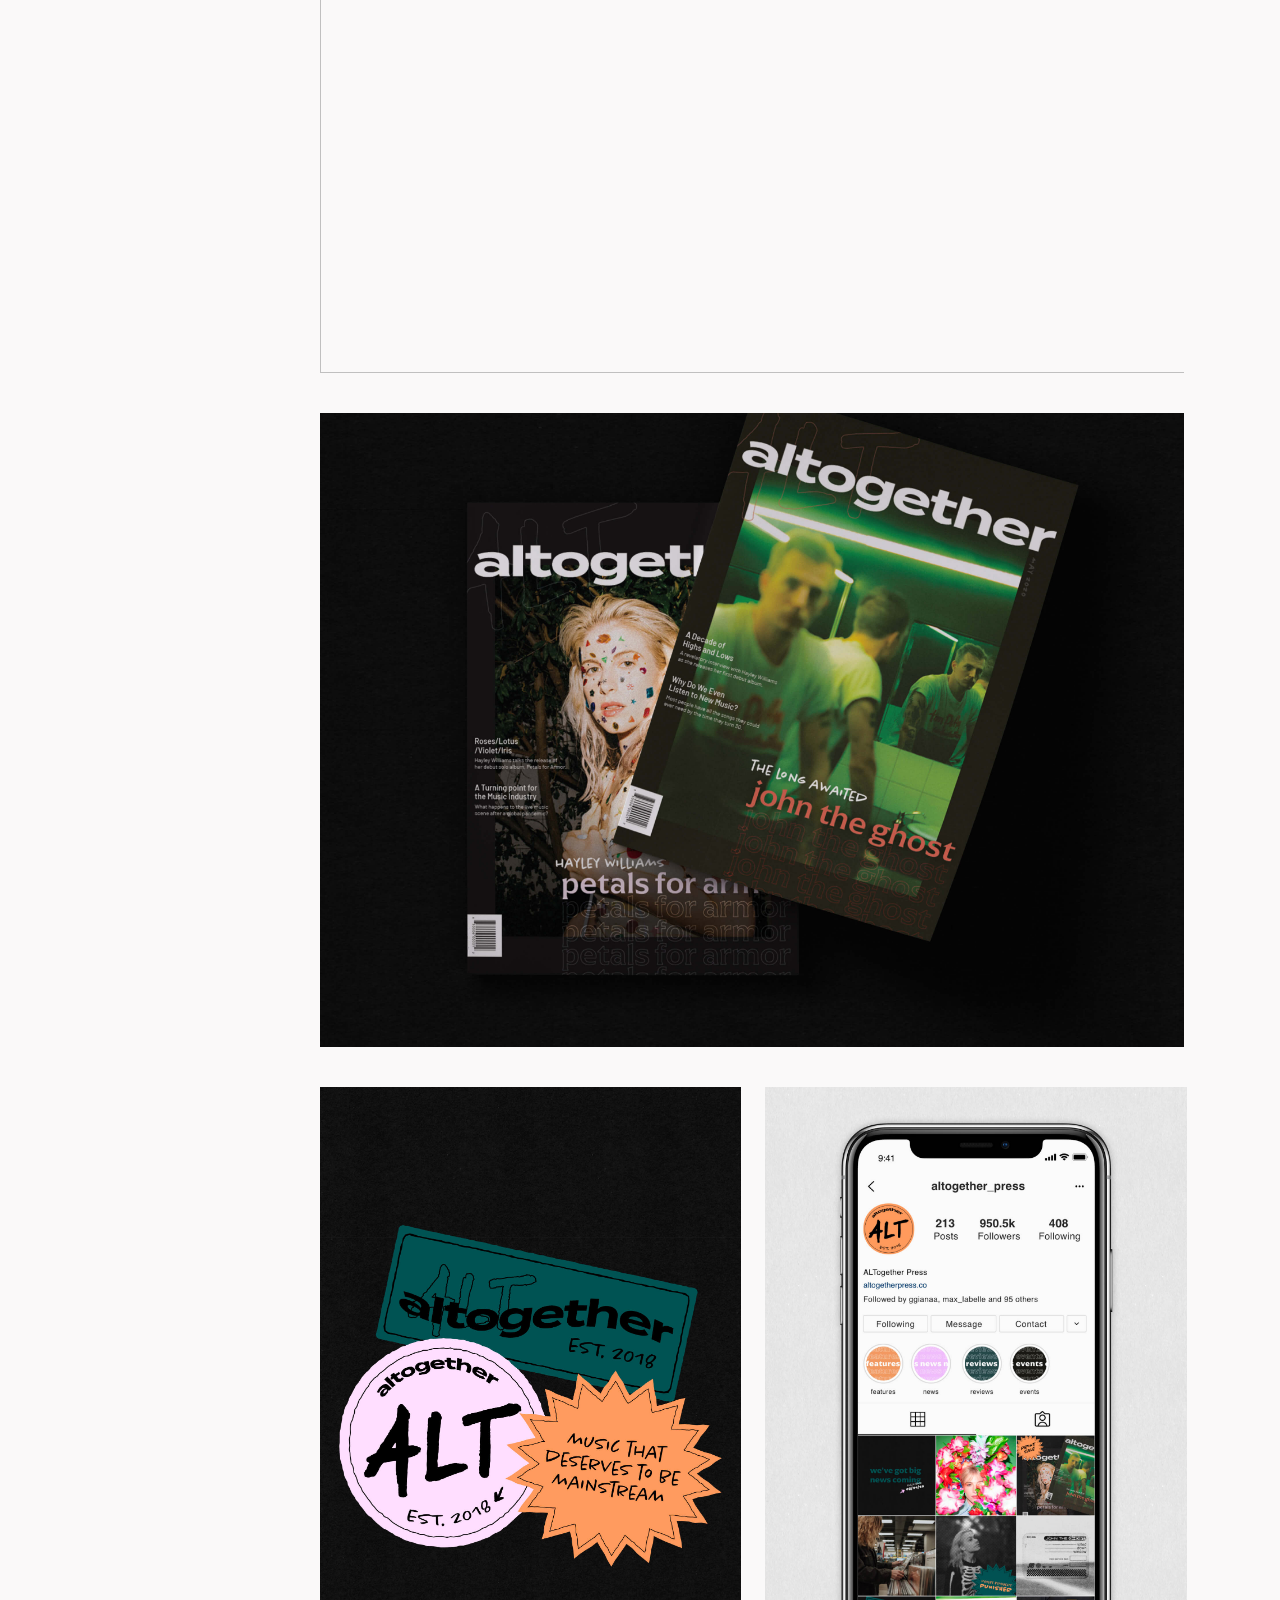
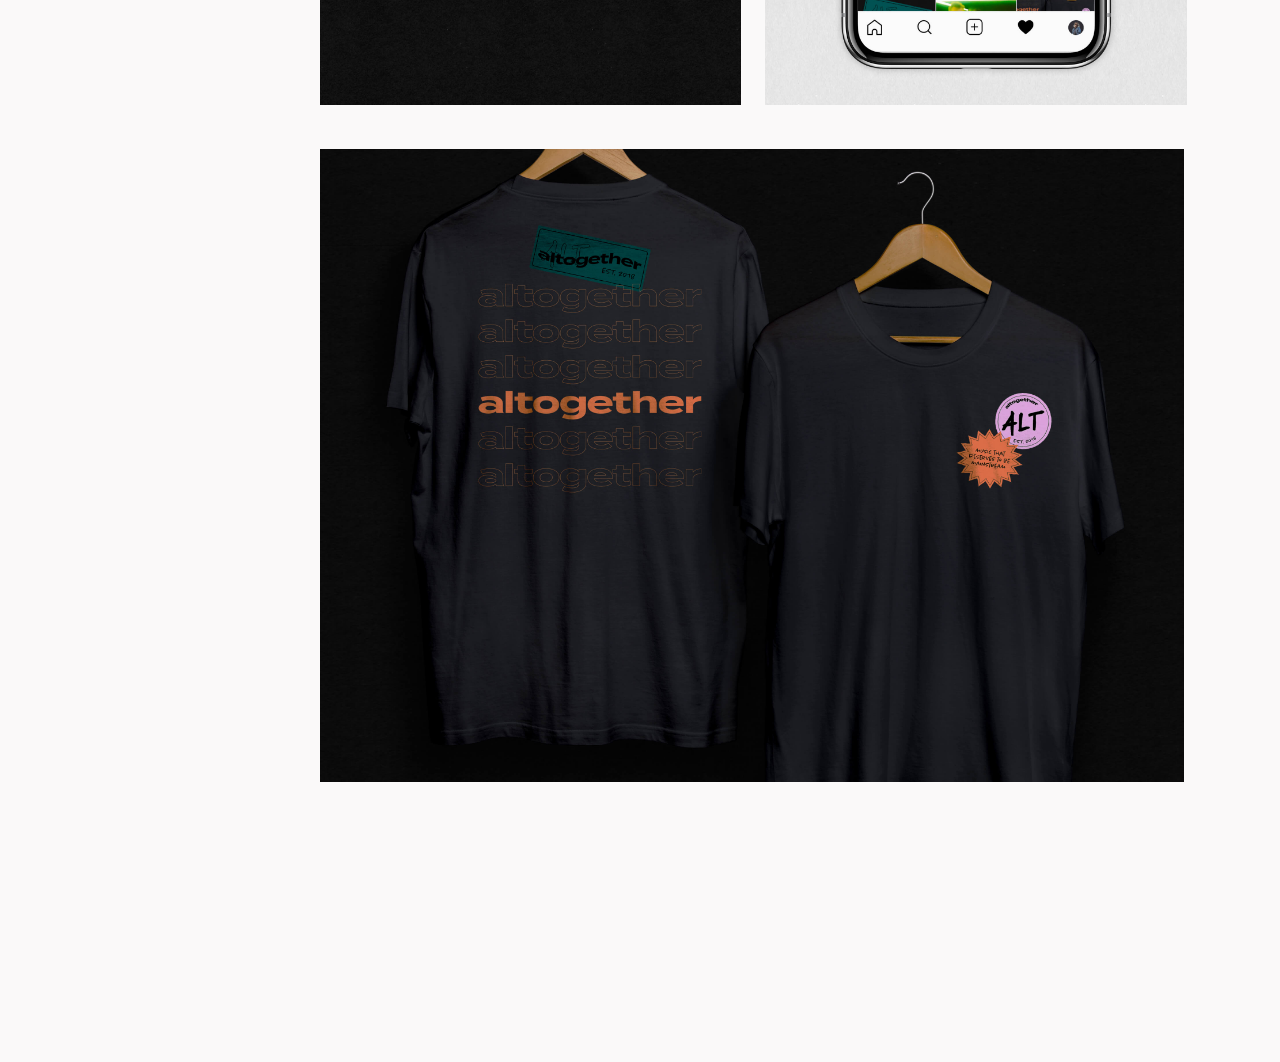
==== commit 43ad13ab: "Font Updates - March 2021" ====
--- a/projects/altogether/altogether.html
+++ b/projects/altogether/altogether.html
@@ -10,7 +10,7 @@
         <link rel="apple-touch-icon" href="../../images/home/favicon.png">
         
 <!--   links   -->
-        <link rel="stylesheet" href="https://use.typekit.net/bwo5vbe.css">
+        <link rel="stylesheet" href="https://use.typekit.net/blw6ynp.css">
         <link href="https://fonts.googleapis.com/css?family=Karla&display=swap" rel="stylesheet">
         <link rel="stylesheet" href="../../css/styles.css">
         <link rel="stylesheet" href="../../css/projects.css">
@@ -25,7 +25,7 @@
 <!-- facebook -->
         <meta property="og:title" content="ALTogether | Giana Bucchino">
         <meta property="og:description" content="Giana Bucchino is a designer based in Boston, Massachusetts with a focus on UX & UI design...">
-        <meta property="og:url" content="http://http://gbucchino.com/index.html">
+        <meta property="og:url" content="http://gbucchino.com/projects/altogether/altogether.html">
         
 <!-- twitter -->
         <meta name="twitter:title" content="ALTogether | Giana Bucchino">
@@ -39,7 +39,7 @@
         <section class="sidebar">
         <nav>
             <div class="name">
-            <a href="../../index.html" class="home"><h1>giana bucchino</h1></a>
+            <a href="http://gbucchino.com/" class="home"><h1>giana bucchino</h1></a>
             </div>
             </nav>
             <section class="hamburger">
@@ -56,7 +56,8 @@
                 <h3>PROJECT DELIVERABLES</h3>
                 <ul>
                     <li>brand identity</li>
-                    <li>web design</li>
+                    <li>UI design</li>
+                    <li>web development</li>
                     <li>editorial cover design</li>
                     <li>social media &amp; merchandising</li>
                 </ul>
--- a/css/styles.css
+++ b/css/styles.css
@@ -1,19 +1,24 @@
 /* full site */
+html, body {
+    -webkit-font-smoothing: antialiased;
+    text-rendering: optimizeLegibility;
+}
 
 body {
+    max-width: 100%;
+    overflow-x: hidden;
     font-family: 'Karla', sans-serif;
     font-weight: 500;
     font-style: normal;
-    background-color: #F4F4F4;
+    background-color: #faf9f9;
     color: #0F0E0E;
     margin: 0;
-    -webkit-font-smoothing: antialiased;
 }
 
 .main-content {
 /*    min-height: 150vh;*/
     z-index: 1;
-    background-color: #F4F4F4;
+    background-color: #faf9f9;
     width: 100%;
 }
 
@@ -94,34 +99,38 @@
     -ms-user-select: none;
     user-select: none;
     pointer-events: none;
-    font-size: 16px;
+    font-size: 1px;
 }
 
 input:focus {
     outline: none;
-    font-size: 16px;
 }
 
 input::selection {
-    background: #F4F4F4;
+    background: #faf9f9;
 }
 
 /* introduction section */
 
 
 h1 {
-    font-family: campaign, sans-serif;
-    font-size: 4.5rem;
-    text-align: center;
-}
-
-
+    font-family: degular, sans-serif;
+    font-weight: 500;
+    font-style: normal;
+    font-size: 7vw;
+    line-height: 1em;
+    text-align: left;
+}
+
+
+/*
 h1 .outline {
     color: #000;
-    -webkit-text-fill-color: #F4F4F4;
+    -webkit-text-fill-color: #faf9f9;
     -webkit-text-stroke: 0.5px #000;
     paint-order: fill stroke;
 }
+*/
 
 @keyframes fade {
     0% {
@@ -153,8 +162,7 @@
 }
 
 .intro {
-    padding-top: 30vh;
-    padding: 30vh 20px 0 20px;
+    padding: 25vh 50px 0 50px;
 }
 
 .hero {
@@ -253,8 +261,16 @@
     background-image: url(../images/home/BostonCalling_Homepage.jpg);
 }
 
+div.chamfr {
+    background-image: url(../images/home/Chamfr_Homepage.jpg);
+}
+
 div.greendot {
     background-image: url(../images/home/GreenDot_Homepage.jpg);
+}
+
+div.amazon-music {
+    background-image: url(../images/home/AmazonMusic_Homepage.jpg);
 }
 
 div.in-the-moment {
@@ -279,9 +295,10 @@
 }
 
 h2 {
-    font-family: campaign, sans-serif;
-    font-size: 2.2rem;
-    font-weight: 400;
+    font-family: degular, sans-serif;
+    font-weight: 500;
+    font-style: normal;
+    font-size: 2.5rem;
     line-height: 1.2;
     margin: -5px 0 20px 0;
 }
@@ -300,7 +317,7 @@
 
 footer.about-me {
     background-color: #0F0E0E;
-    color: #F4F4F4;
+    color: #faf9f9;
     font-size: 1rem;
     padding: 50px 0;
 }
@@ -358,10 +375,10 @@
 
 
 /* media queries */
-@media (max-width: 1215px) {
+@media (min-width: 1500px) {
    
     h1 {
-    font-size: 6vw;
+    font-size: 100px;
 }
     
     
@@ -373,10 +390,6 @@
 .intro {
         padding: 30vh 40px 0 40px;
     }
-    
-        h1 {
-            font-size: 5.5vw;
-}
     
 .projects .container {
     padding-bottom: 100px;
@@ -417,12 +430,13 @@
 
 
 @media (max-width: 580px) {
+    
     h1 {
-        font-size: 30px;
+        font-size: 2.4rem;
     }
     
 .intro {
-        padding: 24vh 60px 0 60px;
+        padding: 35vh 30px 0 30px;
     }
     
     .projects .container {
--- a/css/projects.css
+++ b/css/projects.css
@@ -1,7 +1,13 @@
 /* project pages */
 
+html, body {
+    -webkit-font-smoothing: antialiased;
+    text-rendering: optimizeLegibility;
+}
+
 body {
-    -webkit-font-smoothing: antialiased;
+    max-width: 100%;
+    overflow-x: hidden;
 }
 
 a.home {
@@ -19,7 +25,7 @@
     min-height: 200vh;
     margin-bottom: 200px;
     z-index: 1;
-    background-color: #F4F4F4;
+    background-color: #faf9f9;
 }
 
 .menu-toggle {
@@ -33,7 +39,7 @@
 }
 
 .fixedElement {
-    background-color: #F4F4F4;
+    background-color: #faf9f9;
     position:fixed;
     top: 0;
     width: 100%;
@@ -59,7 +65,7 @@
     font-size: 1.9rem;
     text-align: left;
     line-height: 1.2;
-    font-weight: 200;
+    font-weight: 500;
     padding-top: 5px;
 }
 
@@ -110,7 +116,7 @@
 
 .project-years a.selected {
     background-color: #EA612E;
-    color: #F4F4F4;
+    color: #faf9f9;
 }
 
 .project-years a.unselected {
@@ -180,7 +186,7 @@
     width: 100%;
     z-index: -1;
     background-color: #0F0E0E;
-    color: #F4F4F4;
+    color: #faf9f9;
     font-size: 1rem;
     padding: 30px 0;
 }
@@ -192,12 +198,12 @@
 }
 
 .next-project h3 {
-    color: #F4F4F4;
+    color: #faf9f9;
 }
 
 h2.next-link {
-    color: #F4F4F4;
-    border-bottom: 1px solid #F4F4F4;
+    color: #faf9f9;
+    border-bottom: 1px solid #faf9f9;
     padding-bottom: 30px;
     transition: color 0.2s;
 }
@@ -218,7 +224,7 @@
    .main-content {
         display: block;
         margin-bottom: 250px;
-        background-color: #F4F4F4;
+        background-color: #faf9f9;
         z-index: 1;
     }
 
@@ -234,7 +240,7 @@
         text-align: left;
         top: 0;
         right: 0;
-        background-color: #F4F4F4;
+        background-color: #faf9f9;
         height: 100%;
         width: 230px;
         padding: 50px;
@@ -259,7 +265,7 @@
         position: fixed;
         text-align: left;
         top: 100;
-        right: 155;
+        right: 125;
     }
     
     div.name {
@@ -283,7 +289,7 @@
         left: 20;
         margin-bottom: 50px;
         transform: none;
-        color: #F4F4F4;
+        color: #faf9f9;
 }
     
     .menu-toggle {
@@ -314,7 +320,7 @@
     }
 
     .fixedElement {
-        background-color: #F4F4F4;
+        background-color: #faf9f9;
         position: fixed;
         top: 0;
         left: 0;
@@ -325,9 +331,14 @@
     
     .case-study {
         width: 90%;
+        margin: 150px auto 200px auto;
+        padding-left: 20px;
+        padding-bottom: 20px;
+}
+    
+    .bostoncalling-casestudy {
         margin: 200px auto;
-        padding-left: 20px;
-}
+    }
     
     .case-study p {
         width: 85%;
